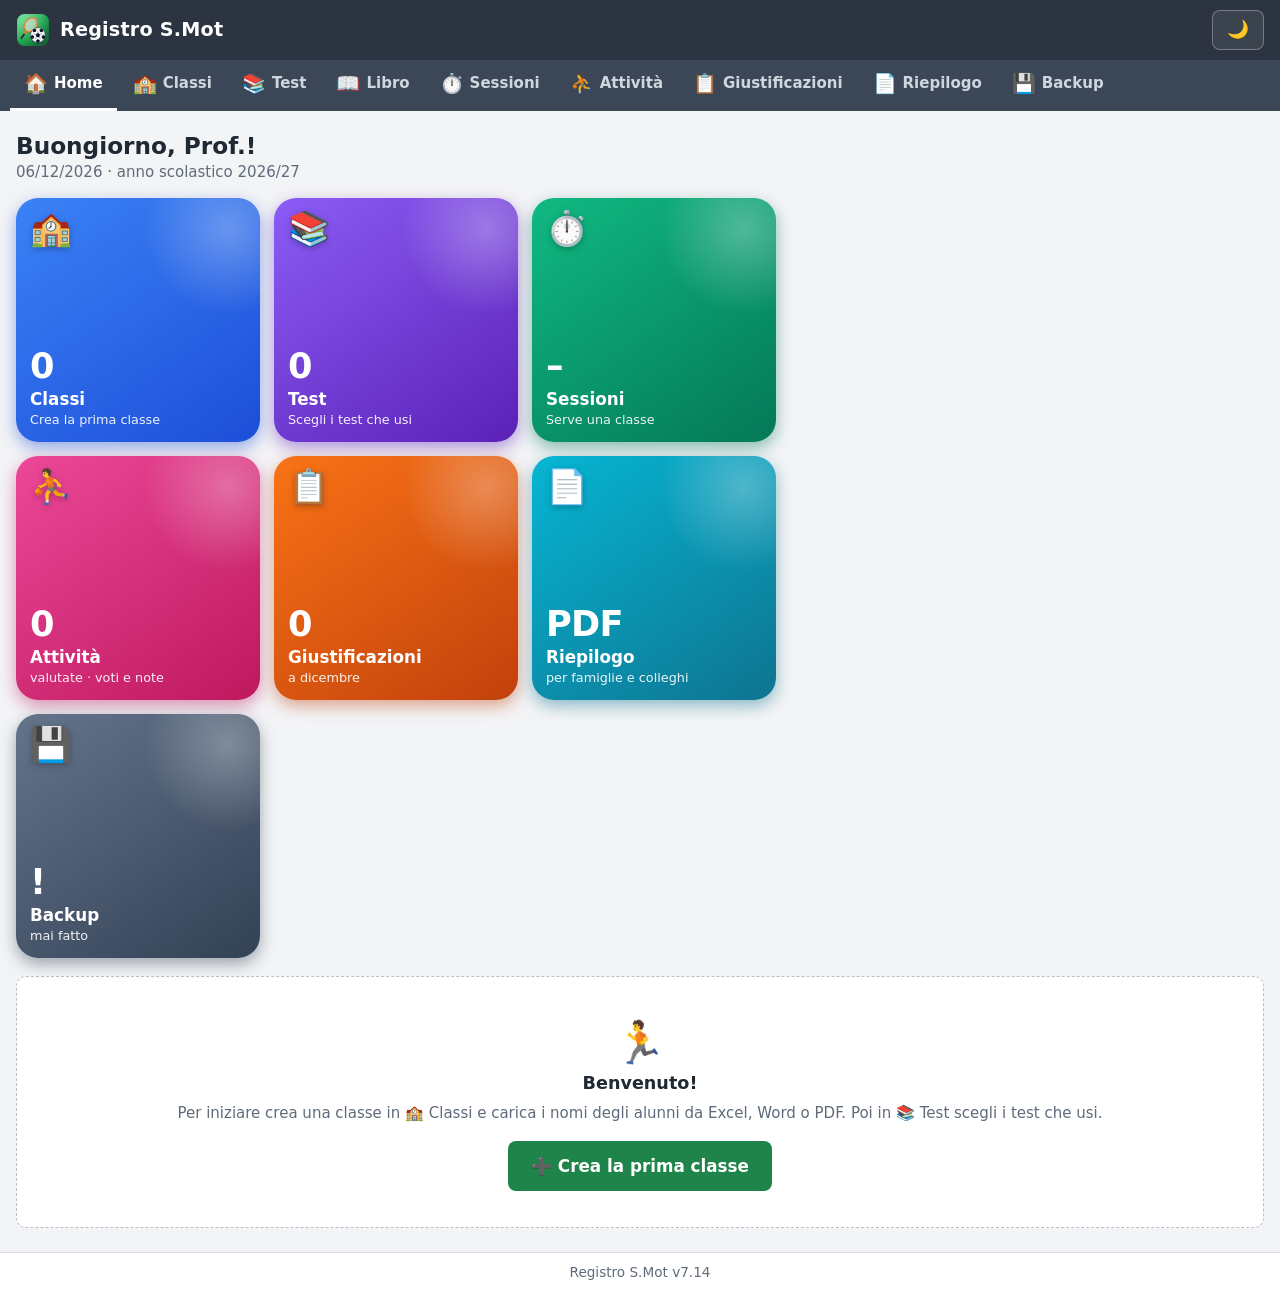
==== app/index.html @ 94db74c7 "v7.14: foto nelle attività (fotocamera o galleria), anche nel backup Co-Authored-By: Claude Opus 5.5" ====
<!DOCTYPE html>
<html lang="it" data-base="../" data-theme="light">
<head>
  <meta charset="utf-8">
  <meta name="viewport" content="width=device-width, initial-scale=1, viewport-fit=cover">
  <meta name="theme-color" content="#2b3440">
  <meta name="description" content="Registro di scienze motorie: test degli alunni e giustificazioni">
  <link rel="manifest" href="../manifest.webmanifest">
  <link rel="icon" href="../icone/icona.svg" type="image/svg+xml">
  <link rel="icon" href="../icone/icona-192.png" type="image/png">
  <link rel="apple-touch-icon" href="../icone/apple-touch-icon.png">
  <meta name="apple-mobile-web-app-capable" content="yes">
  <meta name="mobile-web-app-capable" content="yes">
  <meta name="apple-mobile-web-app-status-bar-style" content="black">
  <meta name="apple-mobile-web-app-title" content="Registro S.Mot">
  <title>Registro S.Mot</title>
  <script src="../js/core/tema.js"></script>
  <link rel="stylesheet" href="../css/base.css">
  <link rel="stylesheet" href="../css/componenti.css">
  <link rel="stylesheet" href="../css/statistiche.css">
  <link rel="stylesheet" href="../css/elenco-test.css">
  <link rel="stylesheet" href="../css/pagine.css">
  <link rel="stylesheet" href="../css/telefono.css">
</head>
<body>
  <header class="testata">
    <div class="titolo"><img id="logo" class="logo" src="../icone/icona.svg" alt="" width="34" height="34"><h1 id="titolo-app">Registro S.Mot</h1></div>
    <button id="tema" type="button" class="btn btn-neutro btn-tema" aria-label="Passa al tema scuro">🌙</button>
  </header>
  <nav id="menu" class="menu" aria-label="Menu principale"></nav>
  <main id="contenuto" class="contenuto"></main>
  <footer id="piede" class="piede"></footer>

  <!-- Ordine: config → core → servizi → stampa → dati → ui → avvio (jsPDF in lib/ si carica solo quando serve) -->
  <script src="../js/config.js"></script>
  <script src="../js/core/utils.js"></script>
  <script src="../js/core/archivio.js"></script>
  <script src="../js/core/stato.js"></script>
  <script src="../js/core/finestra.js"></script>
  <script src="../js/core/avvisi.js"></script>
  <script src="../js/core/pwa.js"></script>
  <script src="../js/servizi/calendario.js"></script>
  <script src="../js/servizi/nomi.js"></script>
  <script src="../js/servizi/nomi-sesso.js"></script>
  <script src="../js/servizi/scheda-test.js"></script>
  <script src="../js/servizi/libro-voti.js"></script>
  <script src="../js/servizi/parametri-test.js"></script>
  <script src="../js/servizi/doppioni.js"></script>
  <script src="../js/servizi/partecipazioni.js"></script>
  <script src="../js/servizi/attivita.js"></script>
  <script src="../js/servizi/osservazioni.js"></script>
  <script src="../js/servizi/profilo.js"></script>
  <script src="../js/servizi/classi.js"></script>
  <script src="../js/servizi/test.js"></script>
  <script src="../js/servizi/giustificazioni.js"></script>
  <script src="../js/servizi/voti.js"></script>
  <script src="../js/servizi/statistiche.js"></script>
  <script src="../js/servizi/elenco-test.js"></script>
  <script src="../js/servizi/statistiche-giust.js"></script>
  <script src="../js/stampa/pdf-base.js"></script>
  <script src="../js/stampa/pdf-dati.js"></script>
  <script src="../js/stampa/pdf-classe.js"></script>
  <script src="../js/stampa/pdf-alunno.js"></script>
  <script src="../js/dati/test-libro.js"></script>
  <script src="../js/dati/zip.js"></script>
  <script src="../js/dati/zip-scrivi.js"></script>
  <script src="../js/dati/pdf-oggetti.js"></script>
  <script src="../js/dati/pdf-caratteri.js"></script>
  <script src="../js/dati/pdf-testo.js"></script>
  <script src="../js/dati/leggi-file.js"></script>
  <script src="../js/dati/backup.js"></script>
  <script src="../js/dati/unisci-backup.js"></script>
  <script src="../js/dati/migra-sprint.js"></script>
  <script src="../js/dati/foto.js"></script>
  <script src="../js/ui/pagina.js"></script>
  <script src="../js/ui/menu.js"></script>
  <script src="../js/ui/pagina-home.js"></script>
  <script src="../js/ui/pagina-classi.js"></script>
  <script src="../js/ui/lista-test.js"></script>
  <script src="../js/ui/pagina-test.js"></script>
  <script src="../js/ui/pagina-libro.js"></script>
  <script src="../js/ui/pagina-sessioni.js"></script>
  <script src="../js/ui/pagina-giust.js"></script>
  <script src="../js/ui/pagina-riepilogo.js"></script>
  <script src="../js/ui/pagina-backup.js"></script>
  <script src="../js/ui/tabella-test.js"></script>
  <script src="../js/ui/tabella-voti.js"></script>
  <script src="../js/ui/finestra-test.js"></script>
  <script src="../js/ui/finestra-voti.js"></script>
  <script src="../js/ui/finestra-voti-classe.js"></script>
  <script src="../js/ui/finestra-parametri.js"></script>
  <script src="../js/ui/finestra-doppioni.js"></script>
  <script src="../js/ui/finestra-copia-test.js"></script>
  <script src="../js/ui/finestra-elenco-test.js"></script>
  <script src="../js/ui/tabella-giust.js"></script>
  <script src="../js/ui/finestra-giust.js"></script>
  <script src="../js/ui/finestra-appello.js"></script>
  <script src="../js/ui/spunte-partecipa.js"></script>
  <script src="../js/ui/foto-attivita.js"></script>
  <script src="../js/ui/finestra-attivita.js"></script>
  <script src="../js/ui/finestra-osservazioni.js"></script>
  <script src="../js/ui/osservazioni-alunno.js"></script>
  <script src="../js/ui/pagina-attivita.js"></script>
  <script src="../js/ui/finestra-alunno.js"></script>
  <script src="../js/ui/finestra-alunni.js"></script>
  <script src="../js/ui/finestra-importa.js"></script>
  <script src="../js/ui/grafici.js"></script>
  <script src="../js/ui/profilo-alunno.js"></script>
  <script src="../js/ui/scheda-alunno.js"></script>
  <script src="../js/ui/statistiche.js"></script>
  <script src="../js/ui/statistiche-giust.js"></script>
  <script src="../js/avvio.js"></script>
</body>
</html>
---- css/base.css ----
/* base.css — colori, caratteri, impaginazione generale */
:root {
  --sfondo: #f3f4f6;
  --carta: #ffffff;
  --testo: #1f2933;
  --tenue: #5f6b7a;
  --bordo: #d9dde3;
  --bordo-forte: #b8bfc9;
  --scuro: #2b3440;
  --scuro-2: #3b4757;
  --evidenza: #eef2f7;

  /* Colori per funzione: sempre gli stessi in tutta l'app */
  --ok: #1e8449;        /* aggiungere, salvare, confermare */
  --ok-chiaro: #e3f4ea;
  --pericolo: #c0392b;  /* cancellare */
  --pericolo-chiaro: #fbe9e7;
  --info: #2c6fb7;      /* backup, scegliere file */
  --info-chiaro: #e6f0fa;
  --avviso: #b45309;
  --avviso-chiaro: #fdf2e2;

  /* Colori di supporto */
  --campo: #ffffff;            /* sfondo di caselle e menu */
  --riga-alterna: #fafbfc;
  --cella-fuoco: #fffbe6;
  --chip-bordo: #f1d3a8;
  --su-colore: #ffffff;        /* testo sopra i pulsanti colorati e la testata */
  --testata-tenue: #cfd6df;
  --testata-linea: rgba(255, 255, 255, .3);
  --testata-velo: rgba(255, 255, 255, .08);
  --velo: rgba(15, 23, 32, .5);
  --ombra-forte: 0 20px 50px rgba(0, 0, 0, .25);

  --raggio: 10px;
  --ombra: 0 1px 2px rgba(16, 24, 40, .06), 0 1px 3px rgba(16, 24, 40, .08);
  --carattere: system-ui, -apple-system, "Segoe UI", Roboto, "Helvetica Neue", Arial, sans-serif;
}

/* Tema scuro (stesso significato dei colori, toni adatti allo sfondo scuro).
   Dalla v6.8 il tema si sceglie con il pulsante ☀️/🌙 della testata (js/core/tema.js mette
   <html data-theme="light"|"dark">); predefinito chiaro. */
:root[data-theme="light"] { color-scheme: light; }
@media (prefers-color-scheme: dark) {
  :root:not([data-theme="light"]) {
    --sfondo: #14181d; --carta: #1c2128; --testo: #e6e9ed; --tenue: #9aa5b3;
    --bordo: #2f3740; --bordo-forte: #46515e; --scuro: #0e1216; --scuro-2: #232a33; --evidenza: #26303b;
    --ok: #2e9e5e; --ok-chiaro: #17321f; --pericolo: #d9534f; --pericolo-chiaro: #3a1d1b;
    --info: #3b82c9; --info-chiaro: #182a3d; --avviso: #e0a050; --avviso-chiaro: #3a2a14;
    --campo: #12161b; --riga-alterna: #20262e; --cella-fuoco: #33301a; --chip-bordo: #6b4f22;
    --velo: rgba(0, 0, 0, .65); --ombra-forte: 0 20px 50px rgba(0, 0, 0, .6);
    color-scheme: dark;
  }
}
:root[data-theme="dark"] {
  --sfondo: #14181d; --carta: #1c2128; --testo: #e6e9ed; --tenue: #9aa5b3;
  --bordo: #2f3740; --bordo-forte: #46515e; --scuro: #0e1216; --scuro-2: #232a33; --evidenza: #26303b;
  --ok: #2e9e5e; --ok-chiaro: #17321f; --pericolo: #d9534f; --pericolo-chiaro: #3a1d1b;
  --info: #3b82c9; --info-chiaro: #182a3d; --avviso: #e0a050; --avviso-chiaro: #3a2a14;
  --campo: #12161b; --riga-alterna: #20262e; --cella-fuoco: #33301a; --chip-bordo: #6b4f22;
  --velo: rgba(0, 0, 0, .65); --ombra-forte: 0 20px 50px rgba(0, 0, 0, .6);
  color-scheme: dark;
}

* { box-sizing: border-box; }

html { -webkit-text-size-adjust: 100%; }

body {
  margin: 0;
  background: var(--sfondo);
  color: var(--testo);
  font-family: var(--carattere);
  font-size: 15px;
  line-height: 1.45;
  min-height: 100vh;
  display: flex;
  flex-direction: column;
  overflow-x: hidden;
}

h1, h2, h3 { margin: 0; line-height: 1.25; }
h1 { font-size: 1.2rem; font-weight: 700; letter-spacing: .01em; }
h2 { font-size: 1.1rem; }
h3 { font-size: 1rem; }
p { margin: .4em 0; }

button, input, select, textarea { font: inherit; color: inherit; }

/* Testata */
.testata {
  background: var(--scuro);
  color: var(--su-colore);
  padding-top: calc(10px + env(safe-area-inset-top, 0px));
  padding-bottom: 10px;
  padding-left: max(16px, env(safe-area-inset-left, 0px));
  padding-right: max(16px, env(safe-area-inset-right, 0px));
  display: flex;
  flex-wrap: wrap;
  align-items: center;
  justify-content: space-between;
  gap: 10px 18px;
}
.titolo { display: flex; align-items: center; gap: 10px; min-width: 0; }
.logo { width: 34px; height: 34px; display: block; flex: none; }
.btn-tema { padding: 4px 10px; font-size: 1.1rem; line-height: 1; min-height: 36px; }
.barra { display: flex; flex-wrap: wrap; align-items: center; gap: 8px 12px; }

/* Schede dei moduli */
.schede {
  background: var(--scuro-2);
  display: flex;
  gap: 4px;
  padding-left: max(10px, env(safe-area-inset-left, 0px));
  padding-right: max(10px, env(safe-area-inset-right, 0px));
}
.scheda {
  background: transparent;
  color: var(--testata-tenue);
  border: 0;
  border-bottom: 3px solid transparent;
  padding: 10px 16px;
  font-weight: 600;
  cursor: pointer;
}
.scheda:hover { color: var(--su-colore); }
.scheda.attiva { color: var(--su-colore); border-bottom-color: var(--su-colore); }

.contenuto {
  flex: 1;
  width: 100%;
  max-width: 1400px;
  margin: 0 auto;
  padding-block: 16px 24px;
  padding-left: max(16px, env(safe-area-inset-left, 0px));
  padding-right: max(16px, env(safe-area-inset-right, 0px));
}

.piede {
  display: flex;
  flex-wrap: wrap;
  gap: 6px 16px;
  align-items: center;
  justify-content: center;
  padding-top: 10px;
  padding-bottom: calc(10px + env(safe-area-inset-bottom, 0px));
  padding-left: max(16px, env(safe-area-inset-left, 0px));
  padding-right: max(16px, env(safe-area-inset-right, 0px));
  color: var(--tenue);
  font-size: .85rem;
  border-top: 1px solid var(--bordo);
  background: var(--carta);
}

.piccolo { font-size: .85rem; color: var(--tenue); }
.nascosto { display: none !important; }
---- css/componenti.css ----
/* componenti.css — pulsanti, tabelle, finestre, avvisi, moduli */

/* ---------- Pulsanti ---------- */
.btn {
  display: inline-flex; align-items: center; justify-content: center; gap: 6px;
  border-radius: 8px; border: 1px solid transparent;
  padding: 8px 14px; min-height: 40px;
  font-weight: 600; cursor: pointer; white-space: nowrap;
  transition: filter .15s, background .15s;
}
.btn:hover { filter: brightness(.95); }
.btn:disabled { opacity: .5; cursor: not-allowed; }
.btn-ok { background: var(--ok); color: var(--su-colore); }
.btn-pericolo { background: var(--pericolo); color: var(--su-colore); }
.btn-info { background: var(--info); color: var(--su-colore); }
.btn-neutro { background: var(--carta); color: var(--testo); border-color: var(--bordo-forte); }
.testata .btn-neutro { background: var(--testata-velo); color: var(--su-colore); border-color: var(--testata-linea); }
.btn.grande { padding: 12px 22px; font-size: 1.05rem; }
.piccolo-btn { min-height: 34px; padding: 4px 10px; }
.gruppo-btn { display: flex; flex-wrap: wrap; gap: 8px; }
.riga-btn { display: flex; flex-wrap: wrap; gap: 8px; justify-content: flex-end; margin-top: 10px; }
.riga-btn.sinistra { justify-content: flex-start; margin: 0 0 10px; }

:focus-visible { outline: 3px solid #7aa7e0; outline-offset: 1px; }

/* ---------- Scelta classe ---------- */
.scelta-classe { display: flex; align-items: center; gap: 8px; }
.scelta-classe .etichetta { font-size: .85rem; color: var(--tenue); font-weight: 600; }
.scelta-classe select {
  min-height: 40px; border-radius: 8px; border: 1px solid var(--bordo-forte); background: var(--campo);
  color: var(--testo); padding: 6px 10px; font-weight: 700; max-width: 12em;
}

/* ---------- Barra strumenti del modulo ---------- */
.strumenti { display: flex; flex-wrap: wrap; align-items: center; gap: 10px 14px; margin-bottom: 12px; }
.segmenti { display: inline-flex; border: 1px solid var(--bordo-forte); border-radius: 8px; overflow: hidden; background: var(--carta); }
.segmento { border: 0; background: transparent; padding: 8px 14px; min-height: 40px; cursor: pointer; font-weight: 600; color: var(--tenue); }
.segmento + .segmento { border-left: 1px solid var(--bordo); }
.segmento.attivo { background: var(--scuro-2); color: var(--su-colore); }
.scelta-anno { display: flex; flex-wrap: wrap; align-items: center; gap: 8px; }
.scelta-anno .anno { font-weight: 700; }
.suggerimento { background: var(--info-chiaro); border-radius: var(--raggio); padding: 10px 14px; }

/* ---------- Tabelle ---------- */
.tabella-zona {
  background: var(--carta); border: 1px solid var(--bordo); border-radius: var(--raggio);
  box-shadow: var(--ombra); overflow: auto; max-width: 100%;
  max-height: calc(100vh - 210px); min-height: 160px;
  -webkit-overflow-scrolling: touch;
}
.tabella { border-collapse: separate; border-spacing: 0; min-width: 100%; }
.tabella th, .tabella td { border-bottom: 1px solid var(--bordo); border-right: 1px solid var(--bordo); padding: 0; }
.tabella thead th {
  position: sticky; top: 0; z-index: 2; background: var(--scuro-2); color: var(--su-colore);
  font-size: .85rem; padding: 8px 10px; text-align: center; vertical-align: bottom;
}
.tabella .col-nome {
  position: sticky; left: 0; z-index: 1; background: var(--carta);
  text-align: left; padding: 6px 12px; font-weight: 600; white-space: nowrap;
  min-width: 11em; max-width: 16em; overflow: hidden; text-overflow: ellipsis;
  box-shadow: 2px 0 0 var(--bordo);
}
.tabella thead .col-nome { z-index: 3; background: var(--scuro-2); }
.tabella tbody tr:nth-child(even) td, .tabella tbody tr:nth-child(even) .col-nome { background: var(--riga-alterna); }
.tabella tbody tr:hover td, .tabella tbody tr:hover .col-nome { background: var(--evidenza); }
.num { color: var(--tenue); font-weight: 400; font-size: .8rem; }

/* Test */
.col-test { min-width: 7.5em; padding: 0 !important; }
.testa-test {
  width: 100%; background: transparent; border: 0; color: var(--su-colore); cursor: pointer;
  padding: 8px 8px; display: flex; flex-direction: column; align-items: center; gap: 2px;
}
.testa-test:hover { background: var(--testata-velo); }
.nome-test { font-weight: 700; white-space: normal; line-height: 1.2; }
.info-test { font-weight: 400; font-size: .75rem; color: var(--testata-tenue); }
.note-test { font-weight: 400; font-size: .72rem; color: var(--testata-tenue); white-space: normal; line-height: 1.2;
  display: -webkit-box; -webkit-line-clamp: 2; -webkit-box-orient: vertical; overflow: hidden; max-width: 12em; }
.tipologia-test { font-weight: 600; font-size: .75rem; font-style: italic; white-space: normal; line-height: 1.2; }
.strumento-test { font-weight: 400; font-size: .75rem; color: var(--testata-tenue); white-space: normal; line-height: 1.2; }
.cella-input {
  width: 100%; min-width: 6.5em; border: 0; background: transparent; text-align: center;
  padding: 9px 6px; font-size: 1rem; font-variant-numeric: tabular-nums;
}
.cella-input:focus { background: var(--cella-fuoco); outline: 2px solid var(--info); outline-offset: -2px; }
.cella-input.errore { background: var(--pericolo-chiaro); color: var(--pericolo); font-weight: 700; outline: 2px solid var(--pericolo); outline-offset: -2px; }
.confronto { text-align: center; padding: 6px 8px !important; white-space: nowrap; font-variant-numeric: tabular-nums; }
.confronto.vuota { color: var(--bordo-forte); }
.valori { display: block; font-size: .9rem; }
.delta { display: inline-block; font-size: .8rem; font-weight: 700; border-radius: 6px; padding: 0 6px; margin-top: 2px; }
.delta.meglio { background: var(--ok-chiaro); color: var(--ok); }
.delta.peggio { background: var(--pericolo-chiaro); color: var(--pericolo); }
.delta.uguale { background: var(--evidenza); color: var(--tenue); }
.legenda-confronto { font-size: .85rem; color: var(--tenue); margin-top: 8px; }

/* Giustificazioni */
.col-mese { min-width: 5.5em; }
.col-tot { text-align: center; font-weight: 700; min-width: 3.5em; padding: 6px 8px !important; }
.col-tot.con-tot { color: var(--avviso); }
.cella-giust {
  width: 100%; min-height: 42px; border: 0; background: transparent; cursor: pointer;
  display: flex; flex-wrap: wrap; gap: 3px; align-items: center; justify-content: center; padding: 4px;
}
.cella-giust:hover { background: var(--info-chiaro); }
.cella-giust .piu { color: var(--bordo-forte); font-size: 1.1rem; }
.chip {
  display: inline-flex; align-items: center; gap: 2px; background: var(--avviso-chiaro);
  border: 1px solid var(--chip-bordo); border-radius: 6px; padding: 1px 4px; font-size: .85rem; white-space: nowrap;
}
.chip b { font-size: .75rem; color: var(--testo); }

.legenda {
  margin-top: 14px; background: var(--carta); border: 1px solid var(--bordo);
  border-radius: var(--raggio); padding: 12px 16px;
}
.legenda ul { list-style: none; padding: 0; margin: 8px 0; display: flex; flex-wrap: wrap; gap: 6px 20px; }
.leg-icona { font-size: 1.15rem; }
.leg-conto { color: var(--tenue); font-size: .85rem; margin-left: 4px; }

/* ---------- Riquadri ---------- */
.regole { margin-top: 14px; background: var(--carta); border: 1px solid var(--bordo); border-radius: var(--raggio); padding: 10px 16px; }
.regole summary { cursor: pointer; font-weight: 600; }
.regole ul { margin: 8px 0 4px; padding-left: 1.2em; }
.regole li { margin: 3px 0; }
.vuoto { text-align: center; background: var(--carta); border: 1px dashed var(--bordo-forte); border-radius: var(--raggio); padding: 36px 20px; }
.vuoto-icona { font-size: 2.6rem; }
.vuoto p { color: var(--tenue); margin: 8px 0 16px; }
.riquadro { background: var(--sfondo); border-radius: var(--raggio); padding: 12px 14px; margin: 10px 0; }
.riquadro h3 { margin-bottom: 4px; }
.nota-privacy { margin-top: 6px; }
.avviso-riga { color: var(--avviso); font-weight: 600; }
.stato-riquadro { border-radius: 8px; padding: 8px 12px; font-weight: 600; }
.stato-riquadro.ok, .stato-backup.ok { color: var(--ok); }
.stato-riquadro.ok { background: var(--ok-chiaro); }
.stato-riquadro.avviso { background: var(--avviso-chiaro); color: var(--avviso); }
.stato-backup { border: 0; background: transparent; font-weight: 600; }
button.stato-backup { cursor: pointer; color: var(--avviso); text-decoration: underline; }

/* ---------- Finestre ---------- */
.sfondo {
  position: fixed; inset: 0; z-index: 50; background: var(--velo);
  display: flex; align-items: flex-start; justify-content: center; padding: 5vh 14px; overflow-y: auto;
}
.finestra {
  background: var(--carta); border-radius: 14px; width: 100%; max-width: 520px;
  box-shadow: var(--ombra-forte); display: flex; flex-direction: column; max-height: 90vh;
}
.finestra.larga { max-width: 720px; }
.finestra-testa { display: flex; align-items: center; gap: 10px; padding: 14px 16px; border-bottom: 1px solid var(--bordo); }
.finestra-testa h2 { flex: 1; min-width: 0; }
.finestra-icona { font-size: 1.3rem; }
.chiudi { border: 0; background: transparent; font-size: 1.2rem; cursor: pointer; padding: 4px 8px; color: var(--tenue); }
.finestra-corpo { padding: 14px 16px; overflow-y: auto; }
.finestra-piede { display: flex; flex-wrap: wrap; justify-content: flex-end; gap: 8px; padding: 12px 16px; border-top: 1px solid var(--bordo); }

/* Moduli */
.campo { display: block; margin: 10px 0; border: 0; padding: 0; }
.campo > span, .campo > legend { display: block; font-weight: 600; font-size: .9rem; margin-bottom: 4px; }
.campo input[type=text], .campo input[type=date], textarea, .riga-aggiungi input, .riga-lista input[type=text] {
  width: 100%; border: 1px solid var(--bordo-forte); border-radius: 8px; padding: 9px 10px; background: var(--campo); min-height: 40px;
}
textarea { resize: vertical; }
.scelta { display: flex; align-items: center; gap: 6px; padding: 5px 0; cursor: pointer; }
.esempio { margin-top: -4px; }
.riga-aggiungi { display: flex; gap: 8px; margin-bottom: 12px; }
.riga-aggiungi input { flex: 1; min-width: 0; }

.lista { list-style: none; padding: 0; margin: 6px 0; }
.riga-lista { display: flex; align-items: center; gap: 8px; padding: 5px 0; border-bottom: 1px solid var(--bordo); }
.riga-lista input[type=text] { flex: 1; min-width: 0; }
.riga-lista.attiva input { border-color: var(--info); font-weight: 700; }
.riga-lista .conta { white-space: nowrap; }
.lista-anteprima { list-style: none; padding: 0; margin: 6px 0; columns: 2 220px; }
.lista-anteprima li { padding: 3px 0; break-inside: avoid; }
.lista-anteprima li.doppio { color: var(--tenue); text-decoration: line-through; }
.lista-anteprima li { display: flex; align-items: center; gap: 8px; }
.nome-anteprima { flex: 1; min-width: 0; border: 1px solid var(--bordo); border-radius: 6px; padding: 5px 8px; background: var(--campo); }
.nome-anteprima:focus { border-color: var(--info); }

/* Finestra giustificazioni */
.scelta-simboli { display: grid; grid-template-columns: repeat(auto-fill, minmax(140px, 1fr)); gap: 6px; }
.simbolo {
  display: flex; align-items: center; gap: 8px; text-align: left; border: 2px solid var(--bordo);
  border-radius: 8px; background: var(--campo); padding: 8px 10px; cursor: pointer; min-height: 44px;
}
.simbolo.scelto { border-color: var(--ok); background: var(--ok-chiaro); font-weight: 700; }
.simbolo-icona { font-size: 1.3rem; }
.simbolo-nome { font-size: .88rem; line-height: 1.2; }
.elenco-giust ul { list-style: none; padding: 0; margin: 0 0 6px; }
.voce-giust { display: flex; align-items: center; gap: 8px; padding: 6px 0; border-bottom: 1px solid var(--bordo); }
.voce-giust.in-modifica { background: var(--cella-fuoco); }
.voce-data { font-weight: 700; font-variant-numeric: tabular-nums; }
.voce-icona { font-size: 1.2rem; }
.voce-testo { flex: 1; min-width: 0; display: flex; flex-direction: column; }
.voce-nota { font-size: .85rem; color: var(--tenue); overflow-wrap: anywhere; }
.voce-cert { font-size: .85rem; }
.spunta-cert { margin-top: 8px; min-height: 44px; display: flex; align-items: center; gap: 6px; }

/* ---------- Avvisi (toast) ---------- */
.toast-zona {
  position: fixed; left: 50%; bottom: calc(18px + env(safe-area-inset-bottom, 0px)); transform: translateX(-50%); z-index: 100;
  display: flex; flex-direction: column; gap: 8px; width: min(92vw, 520px); pointer-events: none;
}
.toast {
  background: var(--scuro-2); color: var(--su-colore); border-radius: 10px; padding: 11px 16px;
  box-shadow: 0 8px 24px rgba(0,0,0,.2); transition: opacity .35s, transform .35s; pointer-events: auto;
}
.toast-ok { background: var(--ok); }
.toast-errore { background: var(--pericolo); }
.toast.via { opacity: 0; transform: translateY(8px); }
.conferma p { margin: 6px 0; }
.come-drive { margin: 6px 0; }
.come-drive summary { cursor: pointer; font-weight: 600; font-size: .9rem; }
.come-drive ul { margin: 6px 0; padding-left: 1.2em; font-size: .9rem; }
.come-drive li { margin: 3px 0; }

/* Nome dell'alunno nelle tabelle: si tocca per correggere o togliere */
.nome-alunno { border: 0; background: transparent; padding: 0; font: inherit; font-weight: 600; color: inherit;
  cursor: pointer; text-align: left; max-width: 100%; overflow: hidden; text-overflow: ellipsis; white-space: nowrap; }
.nome-alunno:hover { text-decoration: underline; color: var(--info); }

/* Selezione di più alunni */
.barra-selezione { display: flex; flex-wrap: wrap; align-items: center; justify-content: space-between; gap: 8px; margin: 4px 0 6px; }
.riga-lista.selezionata { background: var(--pericolo-chiaro); }

.strumento-sesso { display: grid; grid-template-columns: 1fr 1fr; gap: 0 10px; }
.strumento-sesso .campo { margin: 4px 0; }
[hidden] { display: none !important; }

/* ---------- Voti nella tabella dei test ---------- */
.cella .spazio-voto { text-align: center; line-height: 1; padding-bottom: 4px; min-height: 0; }
.voto { display: inline-block; font-size: .72rem; font-weight: 700; border-radius: 5px; padding: 1px 6px; font-variant-numeric: tabular-nums; }
.voto.suff { background: var(--ok-chiaro); color: var(--ok); }
.voto.insuff { background: var(--pericolo-chiaro); color: var(--pericolo); }
.voto.manca { background: var(--avviso-chiaro); color: var(--avviso); font-weight: 600; }
.voti-confronto { display: block; font-size: .75rem; color: var(--tenue); margin-top: 2px; }
.col-media { text-align: center; font-weight: 700; min-width: 5.5em; padding: 6px 8px !important; font-variant-numeric: tabular-nums; white-space: nowrap; }
.sesso { color: var(--tenue); font-weight: 400; }
.avviso-sesso { background: var(--avviso-chiaro); display: flex; flex-wrap: wrap; align-items: center; gap: 8px; }
.sesso-scelta { display: inline-flex; gap: 2px; }
.sesso-btn { width: 34px; height: 34px; border: 1px solid var(--bordo-forte); background: var(--campo); border-radius: 8px; cursor: pointer; font-size: 1rem; color: var(--tenue); }
.sesso-btn.attivo { background: var(--info); border-color: var(--info); color: var(--su-colore); }
.sesso-segmenti .segmento { cursor: pointer; display: inline-flex; align-items: center; }

/* Tabella dei voti */
.tabella-voti-zona { max-height: 55vh; }
.tabella-voti td { padding: 4px 6px; }
.tabella-voti select, .tabella-voti .soglia { width: 100%; min-width: 4.5em; min-height: 36px; border: 1px solid var(--bordo-forte); border-radius: 6px; background: var(--campo); padding: 4px 6px; text-align: center; }
.tabella-voti thead th { font-size: .8rem; }

/* ---------- Statistiche ---------- */
.scelta-test { display: flex; align-items: center; gap: 8px; font-weight: 600; }
.scelta-test select { min-height: 40px; border: 1px solid var(--bordo-forte); border-radius: 8px; background: var(--campo); padding: 4px 10px; max-width: 70vw; }
.sezione-stat { background: var(--carta); border: 1px solid var(--bordo); border-radius: var(--raggio); padding: 14px 16px; margin-top: 14px; }
.sezione-stat h3 { margin-bottom: 10px; text-wrap: balance; }
.tessere { display: grid; grid-template-columns: repeat(auto-fill, minmax(140px, 1fr)); gap: 8px; margin-bottom: 10px; }
.tessera { background: var(--sfondo); border-radius: 8px; padding: 8px 10px; display: flex; flex-direction: column; gap: 2px; min-width: 0; }
.tessera-etichetta { font-size: .78rem; color: var(--tenue); }
.tessera-valore { font-size: 1.25rem; font-weight: 700; font-variant-numeric: tabular-nums; overflow-wrap: anywhere; }
.tessera-nota { font-size: .78rem; color: var(--tenue); }

.grafico { margin: 6px 0 0; }
.grafico .asse { font-size: .78rem; color: var(--tenue); margin-top: 6px; }
.colonne .area { position: relative; height: 180px; margin-left: 24px; border-bottom: 1px solid var(--bordo-forte); }
.colonne .griglia .linea { position: absolute; left: 0; right: 0; border-top: 1px dashed var(--bordo); }
.colonne .griglia .linea span { position: absolute; left: -24px; top: -8px; width: 20px; text-align: right; font-size: .72rem; color: var(--tenue); font-variant-numeric: tabular-nums; }
.colonne .barre { position: absolute; inset: 0; display: flex; align-items: flex-end; gap: 6px; padding: 0 4px; }
.colonne .colonna { flex: 1; height: 100%; display: flex; flex-direction: column; justify-content: flex-end; align-items: center; outline-offset: 2px; }
.colonne .valore { font-size: .78rem; font-weight: 700; color: var(--testo); margin-bottom: 2px; font-variant-numeric: tabular-nums; }
.colonne .barra { width: 100%; max-width: 44px; border-radius: 4px 4px 0 0; min-height: 0; }
.colonne .etichette { display: flex; gap: 6px; padding: 4px 4px 0; margin-left: 24px; }
.colonne .etichette span { flex: 1; text-align: center; font-size: .8rem; color: var(--tenue); font-variant-numeric: tabular-nums; }
.barra.buono { background: var(--info); }
.barra.scarso { background: var(--pericolo); }
.colonna:hover .barra, .colonna:focus .barra, .riga-barra:hover .barra, .riga-barra:focus .barra { filter: brightness(1.15); }
.barre-orizz { display: flex; flex-direction: column; gap: 8px; }
.riga-barra { display: grid; grid-template-columns: minmax(6em, 30%) 1fr 3em; align-items: center; gap: 8px; }
.riga-barra .etichetta { font-size: .85rem; overflow: hidden; text-overflow: ellipsis; white-space: nowrap; }
.riga-barra .binario { position: relative; height: 18px; background: var(--sfondo); border-radius: 4px; }
.riga-barra .barra { height: 100%; border-radius: 0 4px 4px 0; }
.riga-barra .riferimento { position: absolute; top: -3px; bottom: -3px; border-left: 2px dashed var(--tenue); }
.riga-barra .valore { font-weight: 700; font-variant-numeric: tabular-nums; text-align: right; }

/* Elenco dei test */
.riga-test { align-items: flex-start; }
.riga-test input[type=checkbox] { margin-top: 4px; }
.testo-test { flex: 1; min-width: 0; display: flex; flex-direction: column; gap: 2px; }
.testo-test .piccolo { overflow-wrap: anywhere; }
.aggiungi-a-classe { display: flex; flex-wrap: wrap; align-items: center; gap: 8px; margin-top: 10px; padding-top: 10px; border-top: 1px solid var(--bordo); }
.aggiungi-a-classe select { min-height: 40px; border: 1px solid var(--bordo-forte); border-radius: 8px; background: var(--campo); padding: 4px 10px; }

.scelta-tipologia { display: flex; flex-direction: column; gap: 6px; }
.scelta-tipologia select { width: 100%; min-height: 40px; border: 1px solid var(--bordo-forte); border-radius: 8px; background: var(--campo); padding: 6px 10px; }

/* Statistiche giustificazioni */
.barra.scelto { background: var(--avviso); }
.tabella-statg-zona { max-height: 60vh; }
.tabella-statg .col-simbolo { min-width: 3em; font-size: 1.05rem; }
.tabella-statg .num-cella { text-align: center; padding: 6px 4px; font-variant-numeric: tabular-nums; }
.tabella-statg tr.senza .col-nome { font-weight: 400; color: var(--tenue); }

/* Finestra PDF */
.pdf-classi { display: flex; flex-direction: column; gap: 8px; }
.pdf-classe { border: 1px solid var(--bordo); border-radius: 8px; padding: 6px 10px; display: flex; flex-direction: column; gap: 6px; }
.pdf-classe.pdf-scelta { border-color: var(--info); background: var(--info-chiaro); }
.pdf-alunni { display: grid; grid-template-columns: repeat(auto-fill, minmax(170px, 1fr)); gap: 0 10px; max-height: 40vh; overflow-y: auto; }
.finestra-pdf fieldset legend { font-weight: 700; }
.finestra-pdf .campo input[type=text], .finestra-pdf select { width: 100%; min-height: 40px; border: 1px solid var(--bordo-forte); border-radius: 8px; background: var(--campo); padding: 6px 10px; }
.pdf-classe .scelta { justify-content: flex-start; }
.pdf-classe .segmenti { order: 0; width: 100%; }

/* ⚡ Appello rapido (giustificazioni di un giorno per tutta la classe) */
.lista-appello .riga-appello { display: grid; grid-template-columns: minmax(0, 1fr) auto; gap: 4px 8px; align-items: center; padding: 6px 4px; border-bottom: 1px solid var(--bordo); }
.riga-appello.con-scelta { background: var(--ok-chiaro); border-radius: 8px; }
.riga-appello.gia { opacity: .7; }
.appello-nome { min-width: 0; overflow-wrap: anywhere; }
.appello-simboli { display: flex; flex-wrap: wrap; gap: 4px; justify-content: flex-end; }
.simbolo-appello { min-width: 40px; min-height: 40px; font-size: 1.2rem; border: 2px solid var(--bordo); border-radius: 10px; background: var(--superficie, transparent); cursor: pointer; }
.simbolo-appello.scelto { border-color: var(--ok); background: var(--ok-chiaro); }
.appello-extra { grid-column: 1 / -1; display: flex; flex-wrap: wrap; gap: 6px 12px; align-items: center; }
.appello-extra input[type=text] { flex: 1 1 180px; min-width: 0; }
.conto-appello { font-weight: 700; margin-top: 8px; }
@media (max-width: 420px) {
  .lista-appello .riga-appello { grid-template-columns: 1fr; }
  .appello-simboli { justify-content: flex-start; }
}

/* 🏐 🏅 Partecipazioni (promemoria per alunno) */
.spunte-partecipa { display: flex; flex-direction: column; gap: 6px; }
.icone-partecipa { white-space: nowrap; }

/* 🗒️ Osservazioni (👍/👎) */
.simbolo-appello.oss-pos.scelto { border-color: var(--ok); }
.simbolo-appello.oss-neg.scelto { border-color: var(--pericolo); background: var(--pericolo-chiaro, rgba(220, 38, 38, .12)); }
.oss-gia { display: block; }
.oss-conti { display: flex; flex-wrap: wrap; gap: 6px 16px; margin-bottom: 8px; }
.oss-nuova { display: flex; flex-wrap: wrap; gap: 6px; align-items: center; margin-bottom: 8px; }
.oss-nuova input[type=text] { flex: 1 1 160px; min-width: 0; }
.oss-nuova .segmenti, .oss-nuova .segmenti:first-child { flex: 1 1 100%; order: 0; }
.oss-riga { display: grid; grid-template-columns: auto minmax(0, 1fr) auto; gap: 8px; align-items: center; padding: 4px 0; border-bottom: 1px solid var(--bordo); }
.oss-riga.oss-pos { border-left: 4px solid var(--ok); padding-left: 6px; }
.oss-riga.oss-neg { border-left: 4px solid var(--pericolo); padding-left: 6px; }
.oss-data { font-size: .85rem; white-space: nowrap; }
.oss-testo { overflow-wrap: anywhere; }
---- css/statistiche.css ----
/* statistiche.css — scheda 📈 Statistiche test: primi 3 alunni e alunne, profilo a ragnatela */
.primi-griglia { display: grid; grid-template-columns: repeat(auto-fill, minmax(320px, 1fr)); gap: 10px; margin-top: 8px; }
.primi-test { border: 1px solid var(--bordo); border-radius: var(--raggio); padding: 10px 12px; background: var(--carta); min-width: 0; }
.primi-test h4 { margin: 0 0 6px; font-size: 1rem; }
.primi-sessi { display: grid; grid-template-columns: 1fr 1fr; gap: 10px; }
.primi-gruppo h5 { margin: 0 0 4px; font-size: .9rem; color: var(--tenue); }
.primi-lista { list-style: none; margin: 0; padding: 0; }
.primi-lista li { display: grid; grid-template-columns: 1.8em 1fr; column-gap: 4px; padding: 3px 0; }
.primi-posto { grid-row: span 2; font-size: 1.1rem; text-align: center; }
.primi-nome { font-weight: 600; overflow-wrap: anywhere; }
.primi-valore { font-size: .8rem; color: var(--tenue); }

/* Profilo dell'alunno: grafico a ragnatela */
.grafico-ragnatela { margin: 8px 0 0; max-width: 520px; }
.ragnatela { width: 100%; height: auto; display: block; overflow: visible; }
.ragnatela .anello { fill: none; stroke: var(--bordo); stroke-width: 1; }
.ragnatela .anello.sufficienza { stroke: var(--avviso); stroke-dasharray: 4 3; stroke-width: 1.5; }
.ragnatela .raggio { stroke: var(--bordo); stroke-width: 1; }
.ragnatela .tacca { font-size: 12px; fill: var(--tenue); }
.ragnatela .etichetta-asse { font-size: 15px; font-weight: 600; fill: var(--testo); }
.ragnatela .valore-asse { font-weight: 700; fill: var(--info); }
.ragnatela .serie-ora { fill: var(--info); fill-opacity: .22; stroke: var(--info); stroke-width: 2.5; }
.ragnatela .serie-prima { fill: none; stroke: var(--tenue); stroke-width: 2; stroke-dasharray: 6 4; }
.ragnatela .punto { fill-opacity: 1; stroke: var(--carta); stroke-width: 1.5; }
.ragnatela .serie-prima.punto { fill: var(--tenue); }
.legenda-ragnatela { display: flex; flex-wrap: wrap; gap: 6px 16px; font-size: .85rem; color: var(--tenue); margin-top: 4px; }
.legenda-ragnatela .seg { display: inline-block; width: 22px; height: 0; border-top: 3px solid var(--info); vertical-align: middle; }
.legenda-ragnatela .seg.serie-prima { border-top: 2px dashed var(--tenue); }
.legenda-ragnatela .seg.sufficienza { border-top: 2px dashed var(--avviso); }
.profilo-voti { list-style: none; padding: 0; margin: 8px 0; }
.profilo-voti li { padding: 3px 0; overflow-wrap: anywhere; }

.lista-mancanti { margin: 6px 0; padding-left: 1.2em; }
.lista-mancanti li { margin: 4px 0; overflow-wrap: anywhere; }

/* Scheda dell'alunno (🏫 Classi) */
.scheda-alunno h4 { margin: 14px 0 6px; }
.tabella-scheda-alunno .nome-test-scheda { text-align: left; }
.tabella-scheda-alunno .nome-test-scheda .piccolo { display: block; font-weight: 400; }
.tabella-scheda-alunno .cella .voto { margin-left: 6px; }
.tabella-scheda-alunno tfoot th, .tabella-scheda-alunno tfoot td { border-top: 2px solid var(--bordo); }
---- css/elenco-test.css ----
/* elenco-test.css — elenco 📚, test del libro 📖 e scheda del test */
.scheda-test { border: 1px solid var(--bordo); border-radius: var(--raggio); padding: 8px 12px; background: var(--carta); }
.scheda-test > summary { cursor: pointer; font-weight: 600; min-height: 32px; display: flex; align-items: center; }
.scheda-test[open] > summary { margin-bottom: 6px; }
.scheda-test textarea { width: 100%; }
.scelta-fascia { display: inline-flex; align-items: center; gap: 6px; flex-wrap: wrap; }
.libro-gruppo h4 { margin: 14px 0 4px; }
.riga-libro { align-items: flex-start; }
.riga-libro .testo-test { min-width: 0; }
.libro-dettagli { margin-top: 4px; }
.libro-dettagli > summary { cursor: pointer; color: var(--info); font-size: .88rem; }
.libro-dettagli p { margin: 4px 0; font-size: .9rem; overflow-wrap: anywhere; }
.riquadro-libro { background: var(--info-chiaro); border-radius: var(--raggio); padding: 8px 12px; margin-bottom: 10px; }
.riquadro-libro select { max-width: 100%; min-height: 40px; }
.scelta-fascia-classe select { max-width: 100%; min-height: 44px; font-weight: 700; }
.riga-voti-classe { align-items: flex-start; }
.stato-tabella { font-size: .82rem; }
.stato-tabella.nessuna { color: var(--avviso); }
.stato-tabella.libro { color: var(--ok); }
.stato-tabella.mano { color: var(--info); }
.campo-libro { display: flex; flex-wrap: wrap; align-items: center; gap: 4px; margin-top: 4px; }
.campo-libro select { max-width: 100%; min-height: 40px; }
.libro-test { background: var(--carta); border: 1px solid var(--bordo); border-radius: var(--raggio); padding: 6px 12px; margin: 6px 0; }
.libro-test > summary { cursor: pointer; min-height: 40px; display: flex; flex-wrap: wrap; align-items: center; gap: 4px; }
.libro-test[open] > summary { border-bottom: 1px solid var(--bordo); margin-bottom: 8px; padding-bottom: 6px; }
.libro-corpo p { margin: 5px 0; overflow-wrap: anywhere; }
.libro-corpo h5 { margin: 12px 0 4px; font-size: .95rem; }
.libro-caratteristiche { display: flex; flex-wrap: wrap; align-items: center; gap: 4px 8px; }
.libro-elenco .libro-gruppo h4 { margin: 18px 0 4px; }
input[type=search] { min-height: 40px; border: 1px solid var(--bordo-forte); border-radius: 8px; background: var(--campo); color: var(--testo); padding: 6px 10px; flex: 1 1 14em; min-width: 0; }
.riga-parametri { display: grid; grid-template-columns: 1fr 1fr; gap: 10px; }
.riga-parametri select { width: 100%; min-height: 44px; font-weight: 700; }
.anteprima-parametri { margin-top: 8px; }

/* 🔗 Test doppioni */
.gruppo-doppioni { margin: 8px 0; padding: 8px; }
.riga-doppione.tenuto { background: var(--ok-chiaro, rgba(46, 160, 67, .12)); border-radius: 8px; }
.gruppo-doppioni .riga-btn { margin-top: 6px; }
---- css/pagine.css ----
/* pagine.css — menu principale e pagine (Home, Classi, Test, Sessioni, Giustificazioni, Riepilogo, Backup) */

/* Menu: sul computer barra sotto la testata */
.menu {
  background: var(--scuro-2); display: flex; gap: 2px; overflow-x: auto;
  padding-left: max(10px, env(safe-area-inset-left, 0px)); padding-right: max(10px, env(safe-area-inset-right, 0px));
  position: sticky; top: 0; z-index: 10;
}
.voce-menu {
  background: transparent; color: var(--testata-tenue); border: 0; border-bottom: 3px solid transparent;
  padding: 10px 14px; font-weight: 600; cursor: pointer; display: flex; align-items: center; gap: 6px; white-space: nowrap;
}
.voce-menu:hover { color: var(--su-colore); }
.voce-menu.attiva { color: var(--su-colore); border-bottom-color: var(--su-colore); }
.voce-corto { display: none; }

/* Pagine */
.titolo-pagina { display: flex; flex-wrap: wrap; align-items: baseline; justify-content: space-between; gap: 4px 12px; margin: 4px 0 12px; }
.titolo-pagina h2 { margin: 0; font-size: 1.3rem; }
.sottoschede { display: flex; gap: 6px; margin-bottom: 12px; border-bottom: 1px solid var(--bordo); }
.sottoscheda {
  background: transparent; border: 0; border-bottom: 3px solid transparent; padding: 8px 12px; font-weight: 600;
  color: var(--tenue); cursor: pointer; min-height: 44px;
}
.sottoscheda.attiva { color: var(--testo); border-bottom-color: var(--info); }
.pagina-riquadro { background: var(--carta); border: 1px solid var(--bordo); border-radius: var(--raggio); padding: 14px 16px; }

/* Home */
.tessera-link { border: 1px solid transparent; text-align: left; cursor: pointer; font: inherit; color: inherit; }
.tessera-link:hover, .tessera-link:focus-visible { border-color: var(--info); }
.schede-classi { display: grid; grid-template-columns: repeat(auto-fill, minmax(240px, 1fr)); gap: 10px; }
.scheda-classe { border: 1px solid var(--bordo); border-radius: var(--raggio); padding: 10px 12px; background: var(--sfondo); min-width: 0; }
.scheda-classe h4 { margin: 0 0 6px; font-size: 1.1rem; }
.numeri-classe { list-style: none; margin: 0 0 8px; padding: 0; font-size: .92rem; }
.numeri-classe li { padding: 2px 0; }

/* Classi */
.elenco-classi { display: flex; flex-direction: column; gap: 10px; margin-top: 10px; }
.classe-box { background: var(--carta); border: 1px solid var(--bordo); border-radius: var(--raggio); padding: 8px 12px; }
.classe-box.attiva { border-color: var(--info); }
.classe-box > summary { cursor: pointer; display: flex; flex-wrap: wrap; align-items: center; gap: 6px 12px; min-height: 44px; }
.classe-box[open] > summary { margin-bottom: 8px; }
.nome-classe { font-weight: 700; font-size: 1.05rem; width: 7em; min-height: 38px; border: 1px solid var(--bordo); border-radius: 8px; padding: 4px 8px; background: var(--campo); }
.alunni-classe { columns: 3 15em; column-gap: 16px; margin: 8px 0 4px; padding-left: 2.2em; }
.alunni-classe li { break-inside: avoid; padding: 1px 0; }
.alunni-classe .nome-alunno { text-align: left; min-height: 34px; }
.alunni-classe .sesso.manca { color: var(--avviso); font-size: .8rem; }

/* Test: elenco unico */
.spunta-uso { display: flex; flex-direction: column; align-items: center; gap: 0; min-width: 3em; cursor: pointer; }
.spunta-uso input { width: 22px; height: 22px; }
.riga-test.in-uso { background: var(--ok-chiaro); }
.riga-test.gia { opacity: .7; }
.etichette-test { display: flex; gap: 4px; margin: 2px 0; }
.etichetta-test { font-size: .72rem; border-radius: 10px; padding: 1px 8px; border: 1px solid var(--bordo); color: var(--tenue); }
.etichetta-test.libro { border-color: var(--info); color: var(--info); }
.etichetta-test.mio { border-color: var(--ok); color: var(--ok); }
.lista-test .libro-gruppo h4 { margin-top: 16px; }

/* Home: saluto e tessere quadrate colorate */
.home-saluto { margin: 4px 0 14px; }
.home-saluto h2 { margin: 0; font-size: 1.45rem; text-wrap: balance; }
.home-saluto p { margin: 2px 0 0; color: var(--tenue); }
.home-tessere { display: grid; grid-template-columns: repeat(3, minmax(0, 1fr)); gap: 14px; max-width: 760px; margin-bottom: 18px; }
.home-tessera {
  --c1: #2563eb; --c2: #1e3a8a;
  position: relative; overflow: hidden; aspect-ratio: 1 / 1; border: 0; border-radius: 22px; cursor: pointer;
  padding: 14px; color: #fff; text-align: left; font: inherit;
  display: grid; grid-template-rows: auto 1fr auto auto; align-items: end;
  background: linear-gradient(145deg, var(--c1), var(--c2));
  box-shadow: 0 6px 16px color-mix(in srgb, var(--c2) 45%, transparent);
  transition: transform .18s ease, box-shadow .18s ease;
  animation: tessera-entra .45s cubic-bezier(.2, .8, .3, 1.2) backwards; animation-delay: calc(var(--i) * 60ms);
}
.home-tessera::after {           /* cerchio di luce decorativo */
  content: ''; position: absolute; width: 70%; aspect-ratio: 1; right: -22%; top: -22%; border-radius: 50%;
  background: radial-gradient(circle, rgba(255, 255, 255, .28), rgba(255, 255, 255, 0) 70%);
  transition: transform .3s ease; pointer-events: none;
}
.home-tessera:hover, .home-tessera:focus-visible { transform: translateY(-4px) scale(1.02); box-shadow: 0 12px 24px color-mix(in srgb, var(--c2) 55%, transparent); }
.home-tessera:hover::after { transform: scale(1.25); }
.home-tessera:active { transform: scale(.97); }
.home-tessera:focus-visible { outline: 3px solid var(--testo); outline-offset: 3px; }
.t-icona { font-size: 2.1rem; line-height: 1; align-self: start; filter: drop-shadow(0 2px 3px rgba(0, 0, 0, .25)); }
.t-grande { font-size: 2.2rem; font-weight: 800; line-height: 1; letter-spacing: -.02em; overflow: hidden; text-overflow: ellipsis; white-space: nowrap; }
.t-titolo { font-size: 1.05rem; font-weight: 700; margin-top: 4px; }
.t-nota { font-size: .8rem; opacity: .92; line-height: 1.25; overflow: hidden; display: -webkit-box; -webkit-line-clamp: 2; -webkit-box-orient: vertical; }
.t-classi { --c1: #3b82f6; --c2: #1d4ed8; }
.t-test { --c1: #8b5cf6; --c2: #5b21b6; }
.t-sessioni { --c1: #10b981; --c2: #047857; }
.t-giust { --c1: #f97316; --c2: #c2410c; }
.t-attivita { --c1: #ec4899; --c2: #be185d; }
.t-riepilogo { --c1: #06b6d4; --c2: #0e7490; }
.t-backup { --c1: #64748b; --c2: #334155; }
.t-backup.t-avviso { --c1: #ef4444; --c2: #b91c1c; animation: tessera-entra .45s cubic-bezier(.2, .8, .3, 1.2) backwards, tessera-pulsa 2.4s ease-in-out 1s infinite; animation-delay: calc(var(--i) * 60ms), 1s; }
@keyframes tessera-entra { from { opacity: 0; transform: translateY(14px) scale(.92); } to { opacity: 1; transform: none; } }
@keyframes tessera-pulsa { 0%, 100% { box-shadow: 0 6px 16px rgba(185, 28, 28, .35); } 50% { box-shadow: 0 6px 26px rgba(239, 68, 68, .75); } }
.scheda-classe { border-left: 5px solid #3b82f6; }
.scheda-classe.attiva { border-left-color: #10b981; }
@media (max-width: 480px) {
  .home-tessere { grid-template-columns: repeat(2, minmax(0, 1fr)); gap: 10px; }
  .home-tessera { border-radius: 18px; padding: 12px; }
  .t-icona { font-size: 1.8rem; }
  .t-grande { font-size: 1.8rem; }
  .t-titolo { font-size: .95rem; }
  .t-nota { font-size: .74rem; }
}
@media (prefers-reduced-motion: reduce) {
  .home-tessera, .t-backup.t-avviso { animation: none; transition: none; }
}

/* Sessioni > Voti */
.tabella-voti-classe .cella-voto { text-align: center; }
.voto.grande-voto { font-size: .95rem; padding: 3px 9px; min-width: 2.4em; text-align: center; }
.tabella-voti-classe tfoot th, .tabella-voti-classe tfoot td { border-top: 2px solid var(--bordo-forte); background: var(--evidenza); font-weight: 700; }
.parametri-voti { border-top: 1px solid var(--bordo); padding: 8px 0; }
.parametri-voti > summary { cursor: pointer; min-height: 36px; display: flex; flex-wrap: wrap; align-items: center; gap: 4px; }
.tabella-parametri { width: auto; min-width: 280px; margin: 6px 0; }
.tabella-parametri th, .tabella-parametri td { text-align: center; }

/* ⛹️ Attività */
.lista-attivita { display: flex; flex-direction: column; gap: 8px; }
.riga-attivita { width: 100%; display: grid; grid-template-columns: auto minmax(0, 1fr) auto; gap: 10px; align-items: center; text-align: left;
  background: var(--carta); border: 1px solid var(--bordo); border-radius: var(--raggio); padding: 10px 12px; cursor: pointer; font: inherit; color: inherit; }
.riga-attivita:hover, .riga-attivita:focus-visible { border-color: var(--info); }
.att-data { font-weight: 700; font-size: .9rem; white-space: nowrap; }
.att-testo { display: flex; flex-direction: column; gap: 2px; min-width: 0; }
.att-descr { overflow: hidden; display: -webkit-box; -webkit-line-clamp: 2; -webkit-box-orient: vertical; }
.riga-att-testa { display: grid; grid-template-columns: auto minmax(0, 1fr); gap: 8px; }
.finestra-attivita textarea { width: 100%; resize: vertical; font: inherit; }
.riga-voto-attivita { display: grid; grid-template-columns: minmax(0, 1fr) 76px minmax(0, 1fr); gap: 6px; align-items: center; padding: 5px 0; border-bottom: 1px solid var(--bordo); }
.riga-voto-attivita select { min-height: 40px; }
@media (max-width: 480px) {
  .riga-attivita { grid-template-columns: minmax(0, 1fr) auto; }
  .att-data { grid-column: 1 / -1; }
  .riga-att-testa { grid-template-columns: 1fr; }
  .riga-voto-attivita { grid-template-columns: minmax(0, 1fr) 76px; }
  .riga-voto-attivita input { grid-column: 1 / -1; }
}

/* 📷 Foto delle attività */
.foto-griglia { display: grid; grid-template-columns: repeat(auto-fill, minmax(96px, 1fr)); gap: 8px; margin-bottom: 8px; }
.foto-mini { position: relative; aspect-ratio: 1; border-radius: 10px; overflow: hidden; border: 1px solid var(--bordo); background: var(--sfondo); }
.foto-apri { display: block; width: 100%; height: 100%; padding: 0; border: 0; background: none; cursor: zoom-in; }
.foto-apri img { width: 100%; height: 100%; object-fit: cover; display: block; }
.foto-togli { position: absolute; top: 4px; right: 4px; min-width: 32px; min-height: 32px; border-radius: 8px; border: 0; background: rgba(255, 255, 255, .9); cursor: pointer; }
.foto-grande { display: block; width: 100%; height: auto; max-height: 75vh; object-fit: contain; border-radius: 8px; }
---- css/telefono.css ----
/* telefono.css — adattamenti per tablet e telefono */

@media (max-width: 760px) {
  .contenuto { padding-block: 12px 20px; }
  /* Menu fisso in basso: icona + etichetta corta */
  body { padding-bottom: calc(60px + env(safe-area-inset-bottom, 0px)); }
  .menu {
    position: fixed; top: auto; bottom: 0; left: 0; right: 0; z-index: 40; gap: 0; overflow: visible;
    padding: 0 env(safe-area-inset-right, 0px) env(safe-area-inset-bottom, 0px) env(safe-area-inset-left, 0px);
    box-shadow: 0 -2px 8px rgba(0, 0, 0, .2);
  }
  .voce-menu { flex: 1 1 0; min-width: 0; flex-direction: column; gap: 1px; padding: 6px 1px 5px; border-bottom: 0; border-top: 3px solid transparent; }
  .voce-menu.attiva { border-top-color: var(--su-colore); background: var(--testata-velo); }
  .voce-icona { font-size: 1.25rem; line-height: 1.1; }
  .voce-nome { display: none; }
  .voce-corto { display: block; font-size: .66rem; font-weight: 600; overflow: hidden; text-overflow: ellipsis; max-width: 100%; }
  .toast-zona { bottom: calc(72px + env(safe-area-inset-bottom, 0px)); }
  .tabella-zona { max-height: calc(100vh - 290px); }
}

@media (max-width: 480px) {
  body { font-size: 14px; }
  h1 { font-size: 1.05rem; }
  .testata { padding-top: calc(6px + env(safe-area-inset-top, 0px)); padding-bottom: 6px; }
  .titolo-pagina h2 { font-size: 1.15rem; }
  .scelta-classe select { max-width: 9em; }
  .alunni-classe { columns: 1; }
  .strumenti { gap: 8px; }
  .segmenti { width: 100%; order: 9; }
  .strumenti > .btn { flex: 1 1 auto; padding: 8px 8px; font-size: .88rem; }
  .segmento { flex: 1; padding: 8px 4px; font-size: .9rem; }
  .tabella .col-nome { min-width: 8.5em; max-width: 9.5em; padding: 6px 8px; font-size: .9rem; }
  .col-test { min-width: 6em; }
  .cella-input { min-width: 5em; }
  .col-mese { min-width: 4.6em; }
  .sfondo { padding: 0; align-items: stretch; }
  .finestra, .finestra.larga { border-radius: 0; max-height: none; min-height: 100%;
    padding-top: env(safe-area-inset-top, 0px); padding-bottom: env(safe-area-inset-bottom, 0px); }
  .finestra-piede .btn { flex: 1; }
  .riga-aggiungi { flex-direction: column; }
  .lista-anteprima { columns: 1; }
  .scelta-simboli { grid-template-columns: 1fr 1fr; }
  .riga-barra { grid-template-columns: minmax(0, 11em) 1fr 2.5em; gap: 6px; }
  .riga-barra .etichetta { font-size: .8rem; }
  .pdf-alunni { grid-template-columns: 1fr; }
  .primi-griglia { grid-template-columns: 1fr; }
}

@media (max-width: 420px) {
  .voce-corto { font-size: .6rem; letter-spacing: -.02em; text-overflow: clip; }
  .voce-icona { font-size: 1.15rem; }
}
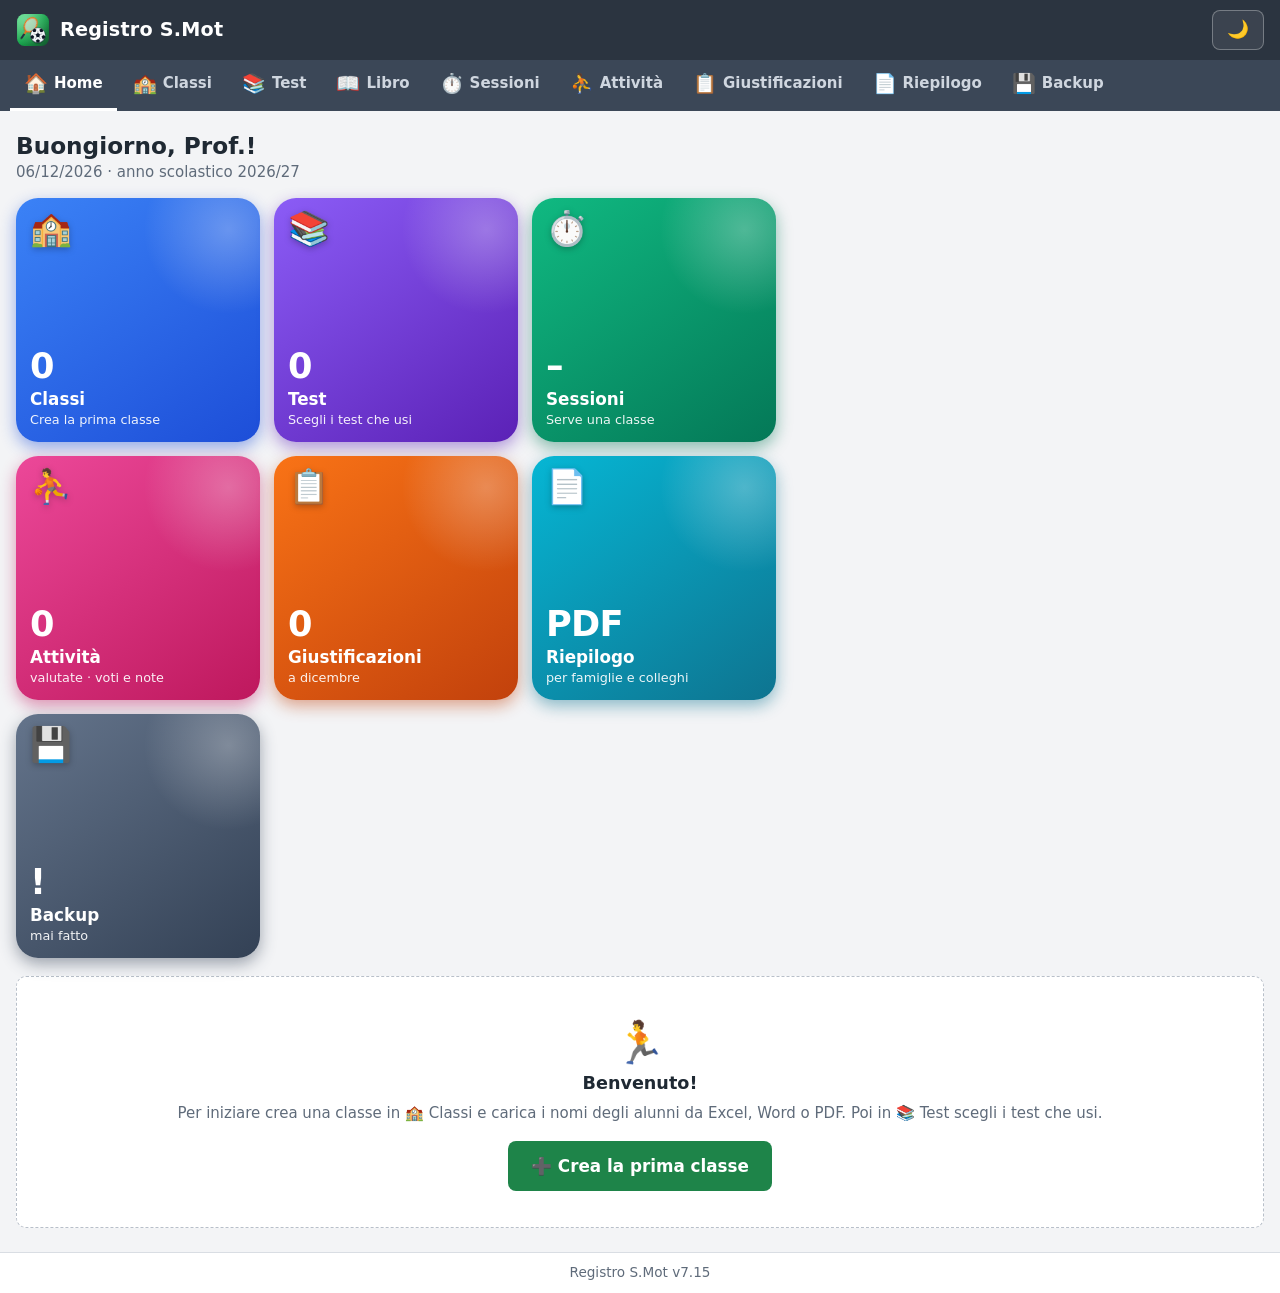
==== commit 84d06645: "v7.15: copia di un'attività in altre classi Co-Authored-By: Claude Opus 5.5 <noreply@anthropic.com> " ====
--- a/app/index.html
+++ b/app/index.html
@@ -97,6 +97,7 @@
   <script src="../js/ui/finestra-appello.js"></script>
   <script src="../js/ui/spunte-partecipa.js"></script>
   <script src="../js/ui/foto-attivita.js"></script>
+  <script src="../js/ui/finestra-copia-attivita.js"></script>
   <script src="../js/ui/finestra-attivita.js"></script>
   <script src="../js/ui/finestra-osservazioni.js"></script>
   <script src="../js/ui/osservazioni-alunno.js"></script>
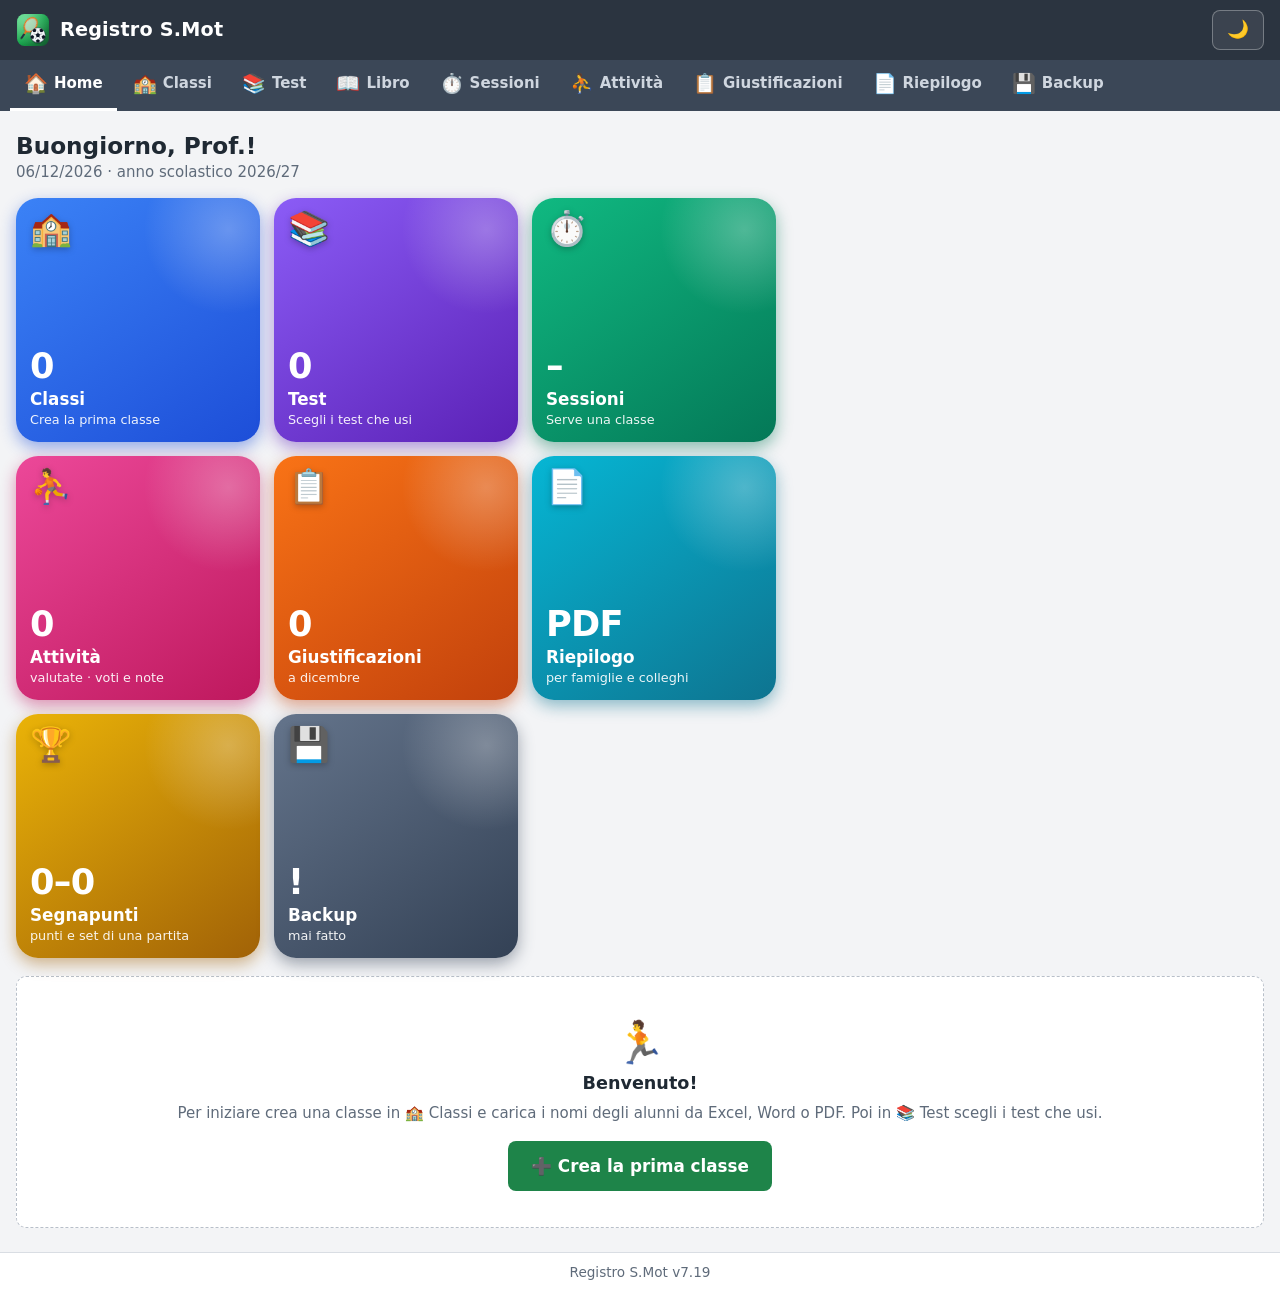
==== commit c9970707: "v7.19: segnapunti nella Home Co-Authored-By: Claude Opus 5.5 <noreply@anthropic.com> Claude-Session:" ====
--- a/app/index.html
+++ b/app/index.html
@@ -49,6 +49,7 @@
   <script src="../js/servizi/partecipazioni.js"></script>
   <script src="../js/servizi/attivita.js"></script>
   <script src="../js/servizi/osservazioni.js"></script>
+  <script src="../js/servizi/segnapunti.js"></script>
   <script src="../js/servizi/profilo.js"></script>
   <script src="../js/servizi/classi.js"></script>
   <script src="../js/servizi/test.js"></script>
@@ -102,6 +103,7 @@
   <script src="../js/ui/finestra-osservazioni.js"></script>
   <script src="../js/ui/osservazioni-alunno.js"></script>
   <script src="../js/ui/pagina-attivita.js"></script>
+  <script src="../js/ui/pagina-segnapunti.js"></script>
   <script src="../js/ui/finestra-alunno.js"></script>
   <script src="../js/ui/finestra-alunni.js"></script>
   <script src="../js/ui/finestra-importa.js"></script>
--- a/css/pagine.css
+++ b/css/pagine.css
@@ -90,6 +90,7 @@
 .t-sessioni { --c1: #10b981; --c2: #047857; }
 .t-giust { --c1: #f97316; --c2: #c2410c; }
 .t-attivita { --c1: #ec4899; --c2: #be185d; }
+.t-segnapunti { --c1: #eab308; --c2: #a16207; }
 .t-riepilogo { --c1: #06b6d4; --c2: #0e7490; }
 .t-backup { --c1: #64748b; --c2: #334155; }
 .t-backup.t-avviso { --c1: #ef4444; --c2: #b91c1c; animation: tessera-entra .45s cubic-bezier(.2, .8, .3, 1.2) backwards, tessera-pulsa 2.4s ease-in-out 1s infinite; animation-delay: calc(var(--i) * 60ms), 1s; }
@@ -145,3 +146,23 @@
 .foto-apri img { width: 100%; height: 100%; object-fit: cover; display: block; }
 .foto-togli { position: absolute; top: 4px; right: 4px; min-width: 32px; min-height: 32px; border-radius: 8px; border: 0; background: rgba(255, 255, 255, .9); cursor: pointer; }
 .foto-grande { display: block; width: 100%; height: auto; max-height: 75vh; object-fit: contain; border-radius: 8px; }
+
+/* v7.18: tabella completa dei voti (mezzi voti): soglie del libro in grassetto */
+.tabella-completa tr.soglia-libro td { font-weight: 700; }
+.tabella-completa tr.soglia-calcolata td { color: var(--testo-tenue, inherit); }
+
+/* 🏆 Segnapunti */
+.segnapunti { background: var(--sfondo); padding: 4px 0; }
+.segnapunti:fullscreen { padding: 16px; overflow: auto; }
+.sp-campo { display: grid; grid-template-columns: 1fr 1fr; gap: 10px; }
+.sp-squadra { border-radius: 18px; padding: 10px; display: flex; flex-direction: column; align-items: center; gap: 8px; color: #fff; }
+.sp-0 { background: linear-gradient(160deg, #2563eb, #1e3a8a); }
+.sp-1 { background: linear-gradient(160deg, #dc2626, #7f1d1d); }
+.sp-nome { width: 100%; text-align: center; font-weight: 800; font-size: 1.1rem; color: #fff; background: rgba(255, 255, 255, .15); border: 1px solid rgba(255, 255, 255, .35); border-radius: 10px; padding: 6px; }
+.sp-punti { width: 100%; min-height: 34vh; font-size: clamp(4.5rem, 22vw, 11rem); font-weight: 900; line-height: 1; color: #fff; background: rgba(0, 0, 0, .12); border: 0; border-radius: 14px; cursor: pointer; font-variant-numeric: tabular-nums; touch-action: manipulation; }
+.sp-punti:active { transform: scale(.98); background: rgba(0, 0, 0, .22); }
+.sp-riga { display: flex; width: 100%; justify-content: space-between; align-items: center; gap: 8px; }
+.sp-meno { min-width: 56px; min-height: 44px; font-size: 1.1rem; font-weight: 700; color: #fff; background: rgba(0, 0, 0, .25); border: 1px solid rgba(255, 255, 255, .35); border-radius: 10px; cursor: pointer; }
+.sp-set { font-size: 1.4rem; font-weight: 800; }
+.sp-storico { text-align: center; font-weight: 600; margin: 10px 0 0; }
+.sp-comandi { justify-content: center; flex-wrap: wrap; margin-top: 12px; }
--- a/css/telefono.css
+++ b/css/telefono.css
@@ -50,3 +50,13 @@
   .voce-corto { font-size: .6rem; letter-spacing: -.02em; text-overflow: clip; }
   .voce-icona { font-size: 1.15rem; }
 }
+
+/* v7.17: 9 voci nel menu in basso: scritte un po' più piccole sui telefoni stretti (360 px e meno) */
+@media (max-width: 380px) {
+  .voce-menu { padding-left: 0; padding-right: 0; }
+  .voce-corto { font-size: .54rem; letter-spacing: -.03em; }
+}
+@media (max-width: 335px) {
+  .voce-corto { font-size: .5rem; letter-spacing: -.04em; }
+  .voce-icona { font-size: 1.05rem; }
+}
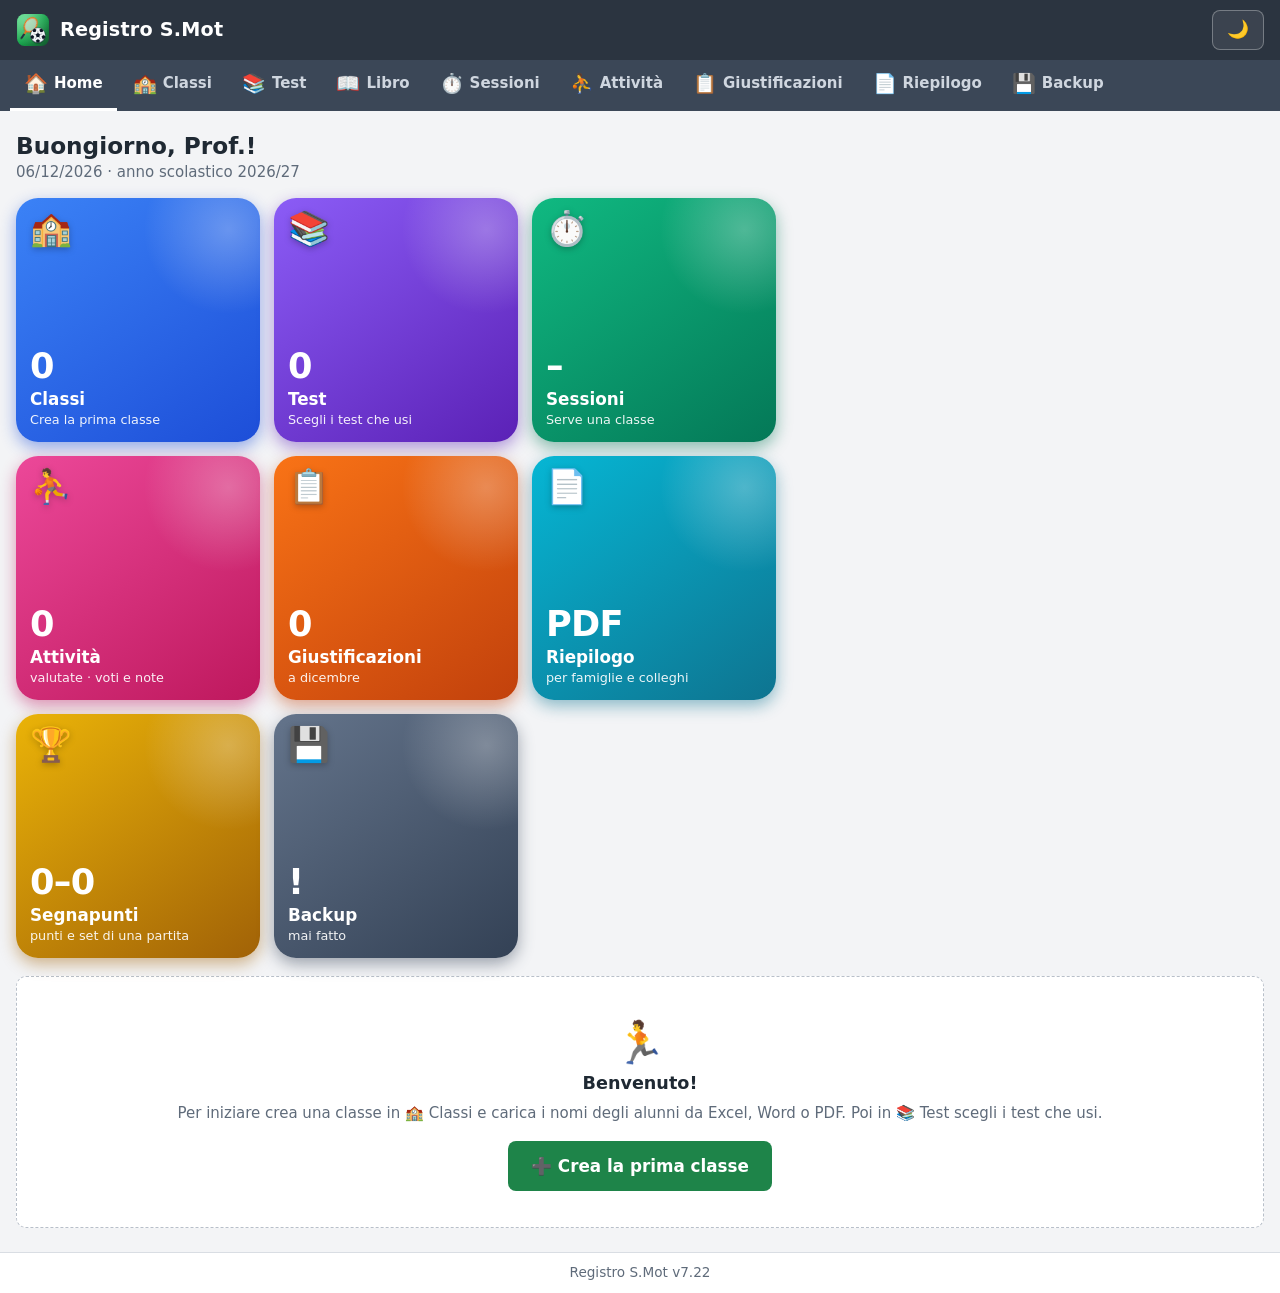
==== commit 25b59b83: "v7.22: più libri di testo (propri e incorporati), libro per classe Co-Authored-By: Claude Opus 5.5 <" ====
--- a/app/index.html
+++ b/app/index.html
@@ -43,6 +43,7 @@
   <script src="../js/servizi/nomi.js"></script>
   <script src="../js/servizi/nomi-sesso.js"></script>
   <script src="../js/servizi/scheda-test.js"></script>
+  <script src="../js/servizi/libri.js"></script>
   <script src="../js/servizi/libro-voti.js"></script>
   <script src="../js/servizi/parametri-test.js"></script>
   <script src="../js/servizi/doppioni.js"></script>
@@ -79,6 +80,7 @@
   <script src="../js/ui/pagina-classi.js"></script>
   <script src="../js/ui/lista-test.js"></script>
   <script src="../js/ui/pagina-test.js"></script>
+  <script src="../js/ui/finestra-test-libro.js"></script>
   <script src="../js/ui/pagina-libro.js"></script>
   <script src="../js/ui/pagina-sessioni.js"></script>
   <script src="../js/ui/pagina-giust.js"></script>
--- a/css/pagine.css
+++ b/css/pagine.css
@@ -166,3 +166,16 @@
 .sp-set { font-size: 1.4rem; font-weight: 800; }
 .sp-storico { text-align: center; font-weight: 600; margin: 10px 0 0; }
 .sp-comandi { justify-content: center; flex-wrap: wrap; margin-top: 12px; }
+
+/* 📖 Editor dei test dei libri del docente */
+.finestra-test-libro .riga-campi { display: grid; grid-template-columns: repeat(auto-fit, minmax(150px, 1fr)); gap: 8px; }
+.finestra-test-libro select, .finestra-test-libro input[type=text], .finestra-test-libro textarea { width: 100%; box-sizing: border-box; }
+.tabelle-libro { display: grid; grid-template-columns: repeat(auto-fit, minmax(240px, 1fr)); gap: 10px; }
+.tabelle-libro .tabella-zona { overflow: visible; }
+.tabelle-libro table { width: 100%; table-layout: fixed; }
+.tabelle-libro th:first-child { width: 48px; }
+.tabelle-libro td input.soglia { width: 100%; min-width: 0; box-sizing: border-box; text-align: center; }
+.tabelle-libro caption { text-align: left; font-weight: 700; padding: 4px 0; }
+.scelta-libro .campo { flex: 1 1 220px; }
+.scelta-libro select { width: 100%; }
+.libro-classe { margin: 6px 0; }
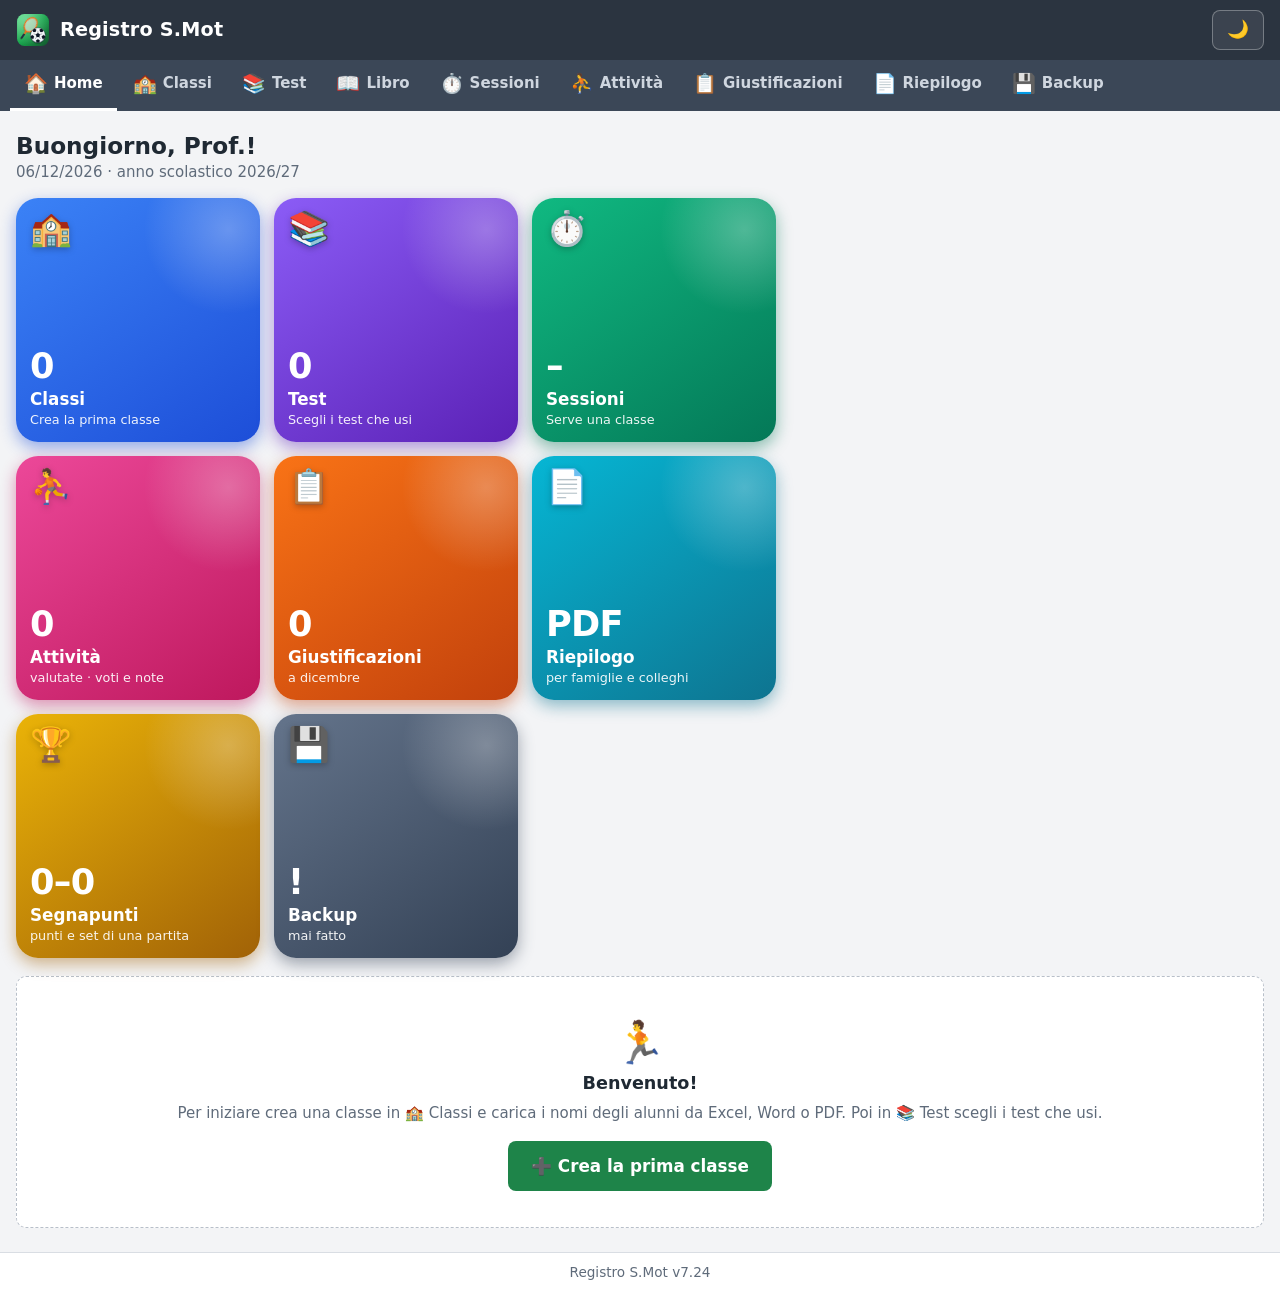
==== commit 18072ba5: "v7.24: importa test nei propri libri da file, foto o testo, con revisione Co-Authored-By: Claude Opu" ====
--- a/app/index.html
+++ b/app/index.html
@@ -44,6 +44,7 @@
   <script src="../js/servizi/nomi-sesso.js"></script>
   <script src="../js/servizi/scheda-test.js"></script>
   <script src="../js/servizi/libri.js"></script>
+  <script src="../js/servizi/importa-test.js"></script>
   <script src="../js/servizi/libro-voti.js"></script>
   <script src="../js/servizi/parametri-test.js"></script>
   <script src="../js/servizi/doppioni.js"></script>
@@ -74,6 +75,7 @@
   <script src="../js/dati/unisci-backup.js"></script>
   <script src="../js/dati/migra-sprint.js"></script>
   <script src="../js/dati/foto.js"></script>
+  <script src="../js/dati/ocr.js"></script>
   <script src="../js/ui/pagina.js"></script>
   <script src="../js/ui/menu.js"></script>
   <script src="../js/ui/pagina-home.js"></script>
@@ -81,6 +83,7 @@
   <script src="../js/ui/lista-test.js"></script>
   <script src="../js/ui/pagina-test.js"></script>
   <script src="../js/ui/finestra-test-libro.js"></script>
+  <script src="../js/ui/finestra-importa-test.js"></script>
   <script src="../js/ui/pagina-libro.js"></script>
   <script src="../js/ui/pagina-sessioni.js"></script>
   <script src="../js/ui/pagina-giust.js"></script>
--- a/css/elenco-test.css
+++ b/css/elenco-test.css
@@ -36,3 +36,21 @@
 .gruppo-doppioni { margin: 8px 0; padding: 8px; }
 .riga-doppione.tenuto { background: var(--ok-chiaro, rgba(46, 160, 67, .12)); border-radius: 8px; }
 .gruppo-doppioni .riga-btn { margin-top: 6px; }
+
+/* 📥 Importa test (ui/finestra-importa-test.js) */
+.finestra-importa-test textarea { width: 100%; font-family: inherit; }
+.importa-aiuto { margin: 6px 0; }
+.importa-aiuto ul { margin: 4px 0 0 18px; }
+.importa-stato:empty { display: none; }
+.importa-carta { background: var(--carta); border: 1px solid var(--bordo); border-left: 4px solid var(--info); border-radius: var(--raggio); padding: 8px 12px; margin: 8px 0; }
+.importa-carta.salvato { border-left-color: var(--ok); background: var(--ok-chiaro); }
+.importa-carta.scartato { border-left-color: var(--bordo); opacity: .6; }
+.importa-carta h4 { display: flex; flex-wrap: wrap; align-items: center; gap: 6px; margin: 0 0 2px; }
+.importa-avvisi { margin: 4px 0 6px 18px; font-size: .88rem; color: var(--avviso); }
+.importa-noncapite { margin: 0 0 6px; }
+.importa-noncapite ul { margin: 2px 0 0 18px; color: var(--tenue); }
+.importa-tabelle { display: flex; flex-wrap: wrap; gap: 8px; margin: 6px 0; }
+.importa-tabelle .importa-tabella { min-width: 0; width: auto; font-size: .85rem; }
+.importa-tabella caption { text-align: left; font-weight: 600; font-size: .8rem; padding-bottom: 2px; }
+.importa-tabella th, .importa-tabella td { padding: 2px 8px; text-align: center; }
+.importa-tabella td.manca { color: var(--avviso); }
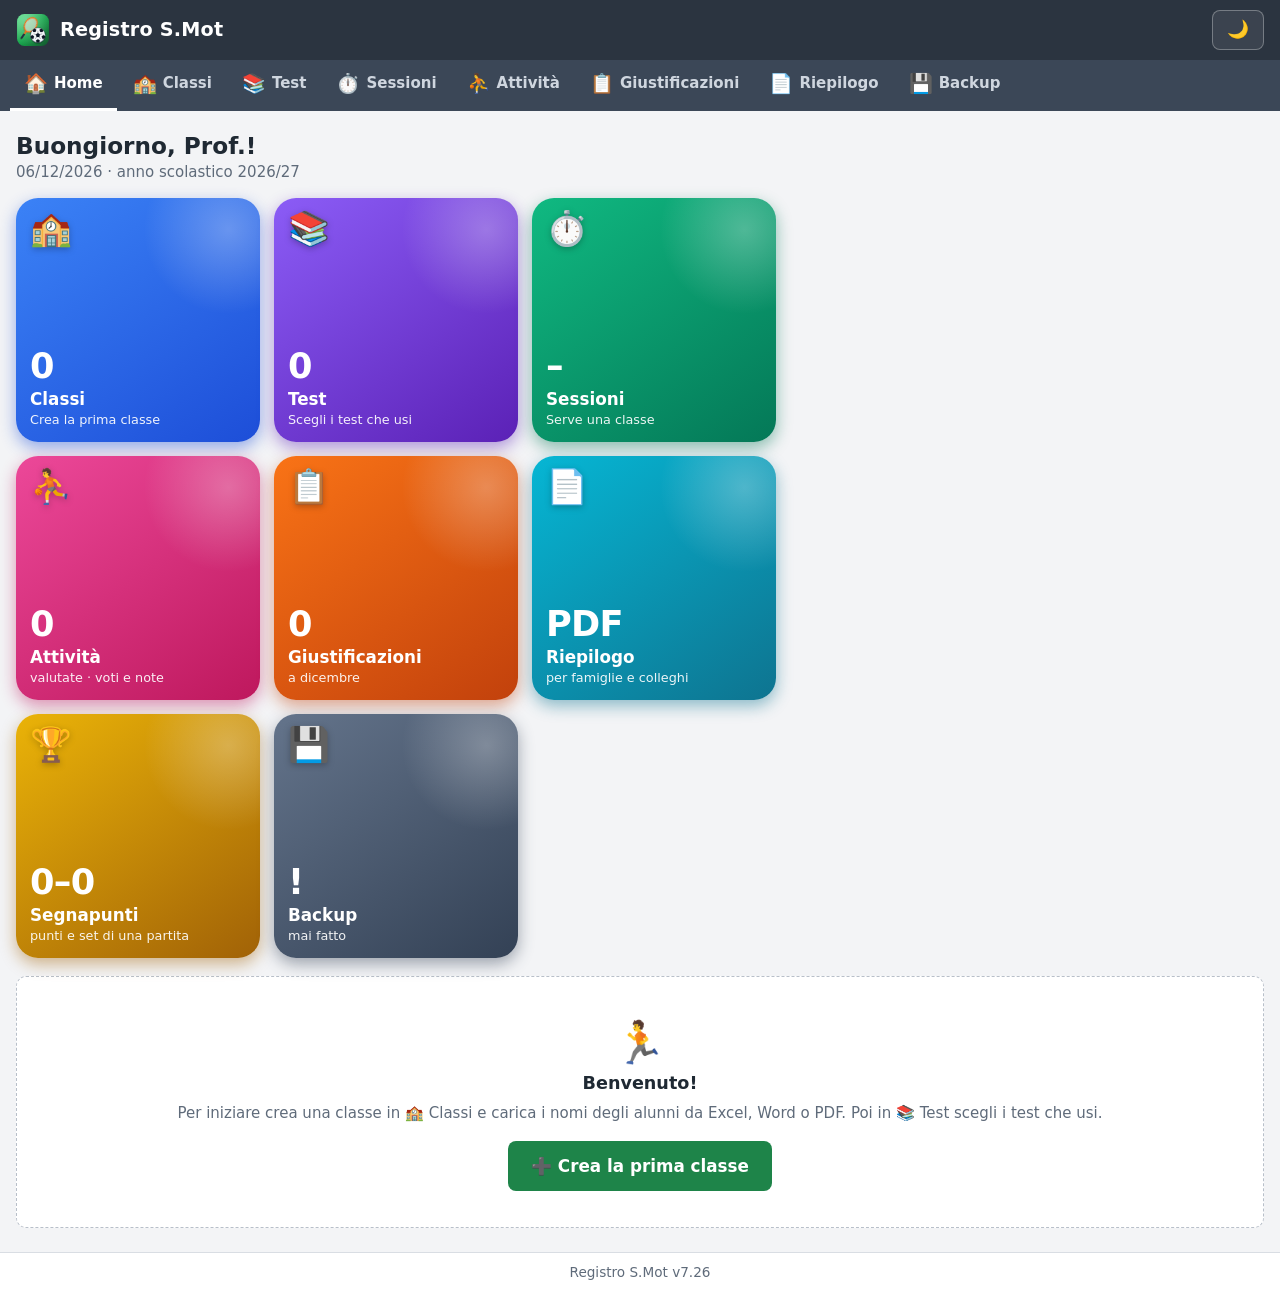
==== commit a0499664: "v7.26: cambia un test con uno affine senza perdere risultati Co-Authored-By: Claude Opus 5.5 <norepl" ====
--- a/app/index.html
+++ b/app/index.html
@@ -44,6 +44,7 @@
   <script src="../js/servizi/nomi-sesso.js"></script>
   <script src="../js/servizi/scheda-test.js"></script>
   <script src="../js/servizi/libri.js"></script>
+  <script src="../js/servizi/cambia-test.js"></script>
   <script src="../js/servizi/importa-test.js"></script>
   <script src="../js/servizi/libro-voti.js"></script>
   <script src="../js/servizi/parametri-test.js"></script>
@@ -95,6 +96,7 @@
   <script src="../js/ui/finestra-voti.js"></script>
   <script src="../js/ui/finestra-voti-classe.js"></script>
   <script src="../js/ui/finestra-parametri.js"></script>
+  <script src="../js/ui/finestra-cambia-test.js"></script>
   <script src="../js/ui/finestra-doppioni.js"></script>
   <script src="../js/ui/finestra-copia-test.js"></script>
   <script src="../js/ui/finestra-elenco-test.js"></script>
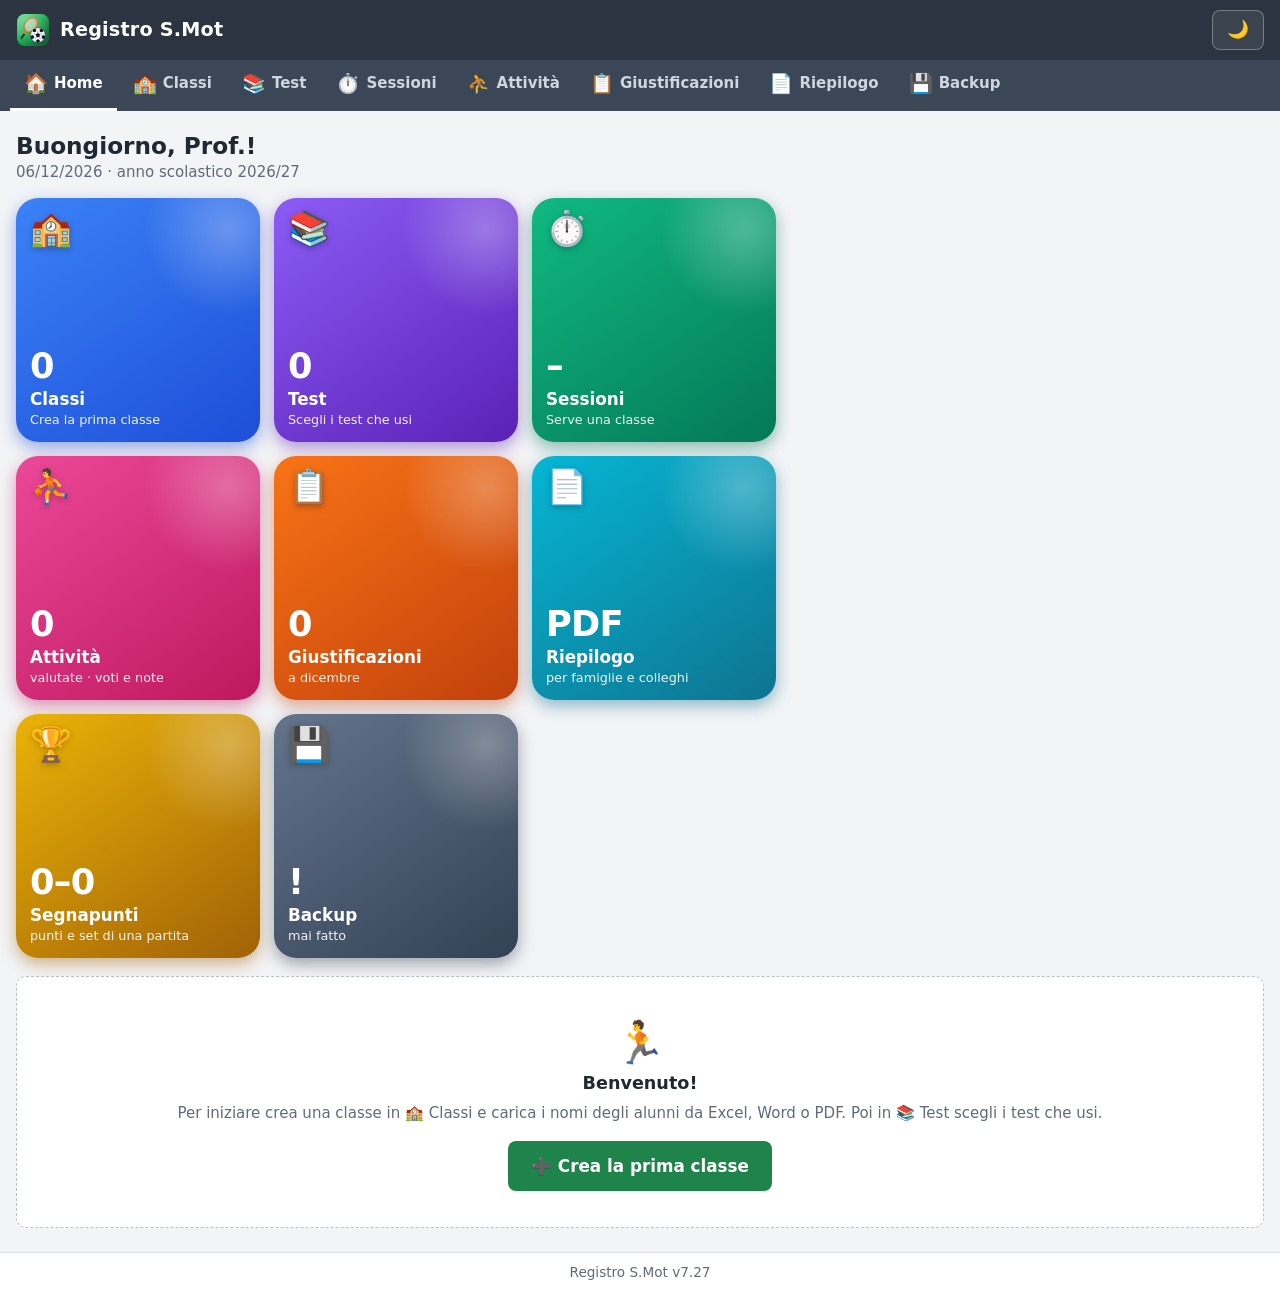
==== commit 50c338df: "v7.27: archivio delle attività da assegnare alle classi Co-Authored-By: Claude Opus 5.5 <noreply@ant" ====
--- a/app/index.html
+++ b/app/index.html
@@ -51,6 +51,7 @@
   <script src="../js/servizi/doppioni.js"></script>
   <script src="../js/servizi/partecipazioni.js"></script>
   <script src="../js/servizi/attivita.js"></script>
+  <script src="../js/servizi/archivio-attivita.js"></script>
   <script src="../js/servizi/osservazioni.js"></script>
   <script src="../js/servizi/segnapunti.js"></script>
   <script src="../js/servizi/profilo.js"></script>
@@ -107,6 +108,7 @@
   <script src="../js/ui/foto-attivita.js"></script>
   <script src="../js/ui/finestra-copia-attivita.js"></script>
   <script src="../js/ui/finestra-attivita.js"></script>
+  <script src="../js/ui/finestra-archivio-attivita.js"></script>
   <script src="../js/ui/finestra-osservazioni.js"></script>
   <script src="../js/ui/osservazioni-alunno.js"></script>
   <script src="../js/ui/pagina-attivita.js"></script>
--- a/css/pagine.css
+++ b/css/pagine.css
@@ -179,3 +179,8 @@
 .scelta-libro .campo { flex: 1 1 220px; }
 .scelta-libro select { width: 100%; }
 .libro-classe { margin: 6px 0; }
+
+/* 📚 Archivio delle attività */
+.riga-archivio { grid-template-columns: minmax(0, 1fr) auto; cursor: default; }
+.att-apri { text-align: left; background: none; border: 0; padding: 0; font: inherit; color: inherit; cursor: pointer; }
+@media (max-width: 480px) { .riga-archivio { grid-template-columns: minmax(0, 1fr) auto; } .riga-archivio .att-data { display: none; } }
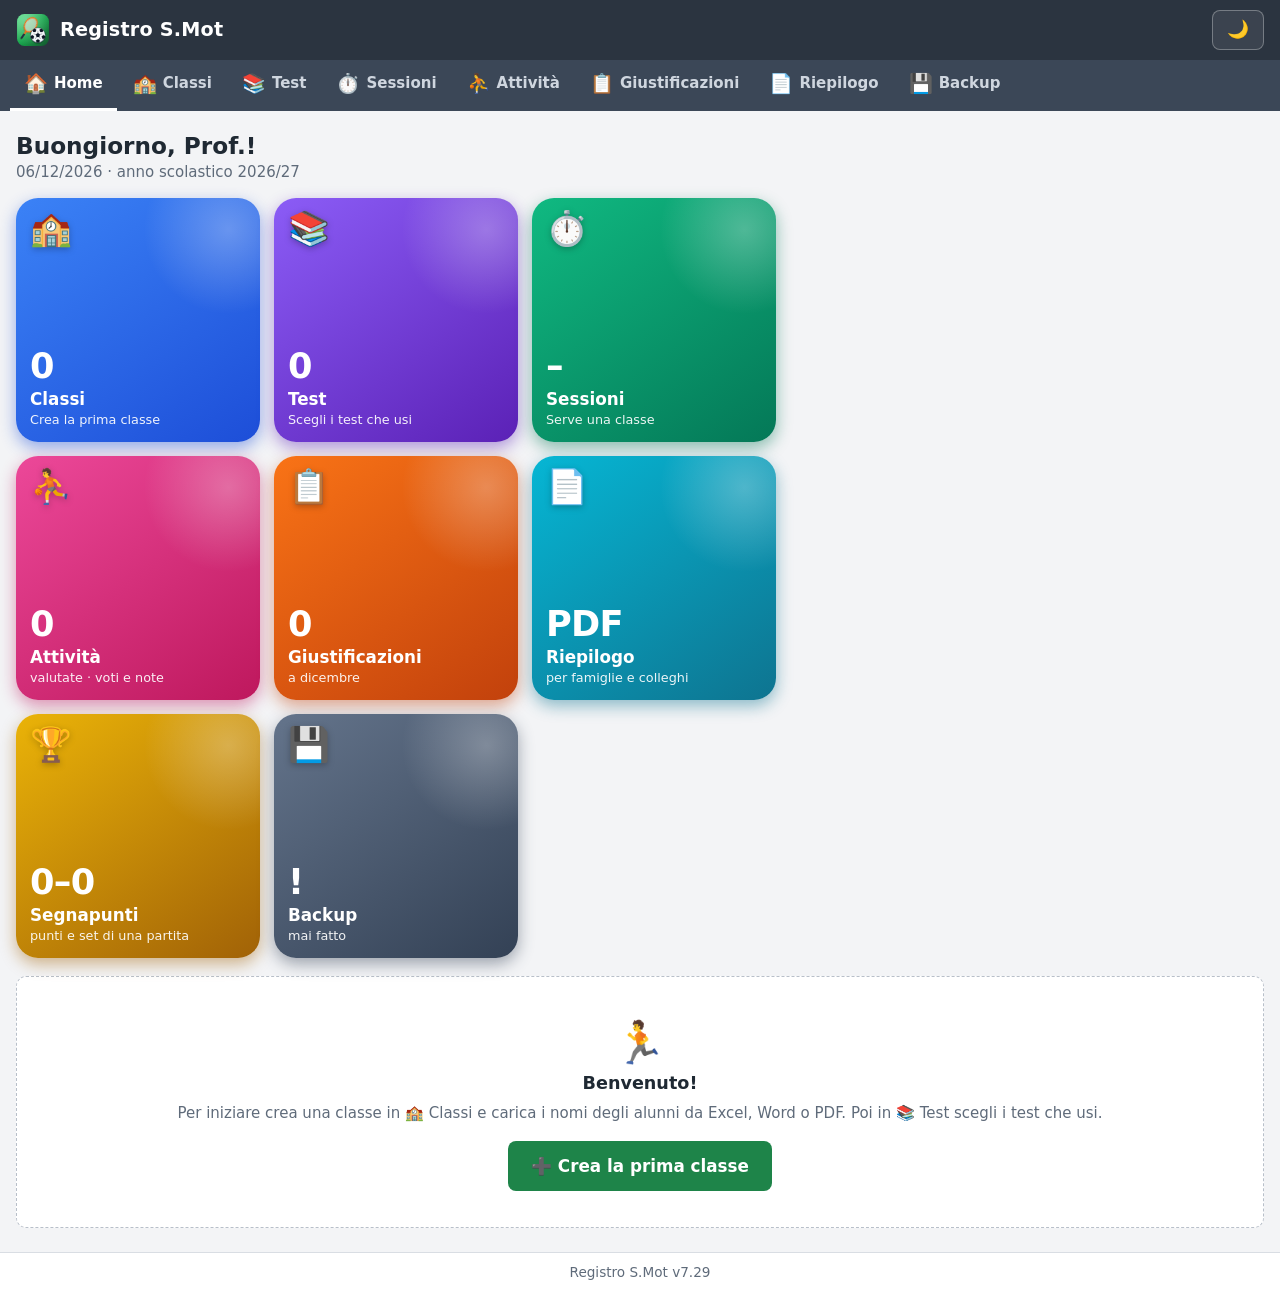
==== commit 9cca1b25: "v7.29: tag per le attività con filtro Co-Authored-By: Claude Opus 5.5 <noreply@anthropic.com> Claude" ====
--- a/app/index.html
+++ b/app/index.html
@@ -106,6 +106,7 @@
   <script src="../js/ui/finestra-appello.js"></script>
   <script src="../js/ui/spunte-partecipa.js"></script>
   <script src="../js/ui/foto-attivita.js"></script>
+  <script src="../js/ui/tag-attivita.js"></script>
   <script src="../js/ui/finestra-copia-attivita.js"></script>
   <script src="../js/ui/finestra-attivita.js"></script>
   <script src="../js/ui/finestra-archivio-attivita.js"></script>
--- a/css/pagine.css
+++ b/css/pagine.css
@@ -184,3 +184,12 @@
 .riga-archivio { grid-template-columns: minmax(0, 1fr) auto; cursor: default; }
 .att-apri { text-align: left; background: none; border: 0; padding: 0; font: inherit; color: inherit; cursor: pointer; }
 @media (max-width: 480px) { .riga-archivio { grid-template-columns: minmax(0, 1fr) auto; } .riga-archivio .att-data { display: none; } }
+
+/* 🏷️ Tag delle attività */
+.tag-scelta { display: flex; flex-wrap: wrap; gap: 6px; }
+.tag-btn { border: 2px solid var(--bordo); background: var(--carta); color: inherit; border-radius: 999px; padding: 6px 12px; min-height: 38px; font: inherit; font-size: .9rem; cursor: pointer; }
+.tag-btn.attivo { border-color: var(--ok); background: var(--ok-chiaro); font-weight: 700; }
+.tag-filtro { margin: 4px 0 10px; }
+.tag-filtro .tag-btn { min-height: 34px; padding: 4px 10px; font-size: .85rem; }
+.tag-etichette { display: flex; flex-wrap: wrap; gap: 4px; margin: 2px 0; }
+.tag-mini { font-size: .75rem; padding: 1px 8px; border-radius: 999px; background: var(--sfondo); border: 1px solid var(--bordo); white-space: nowrap; }
